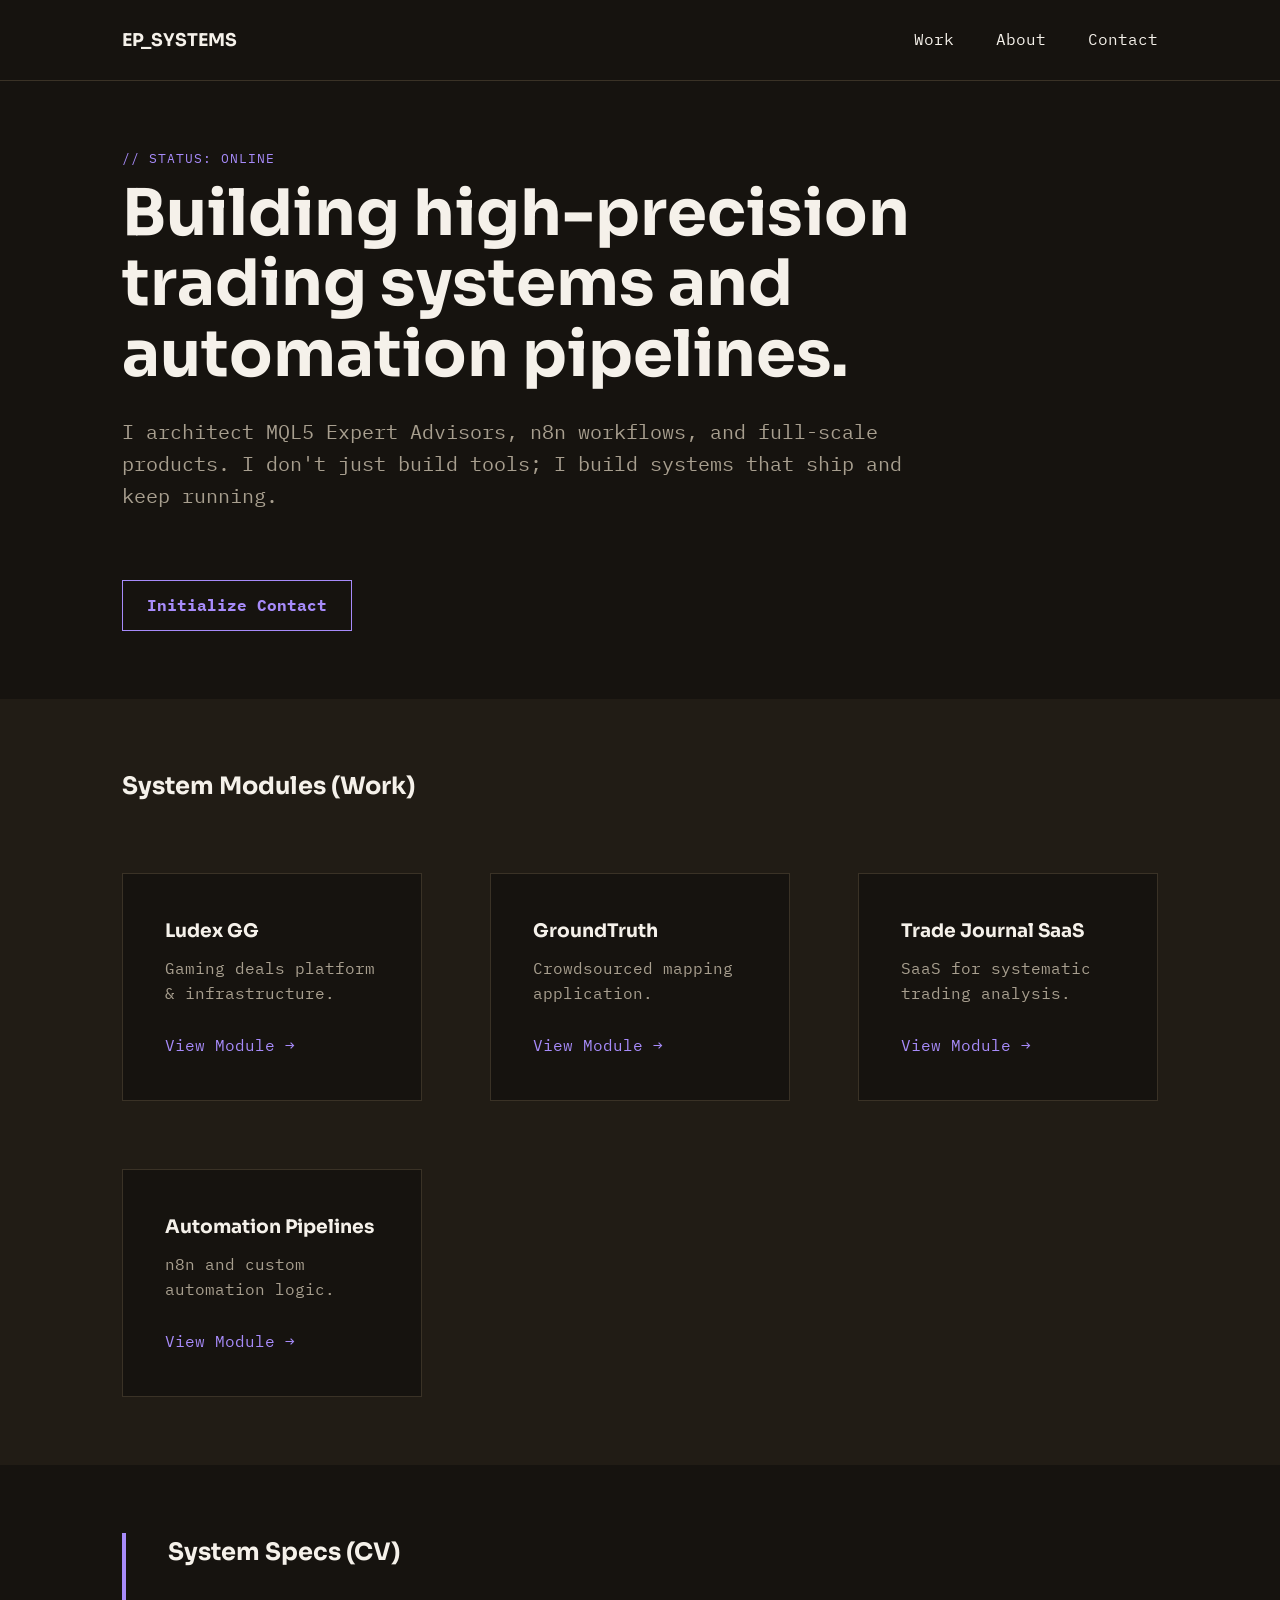
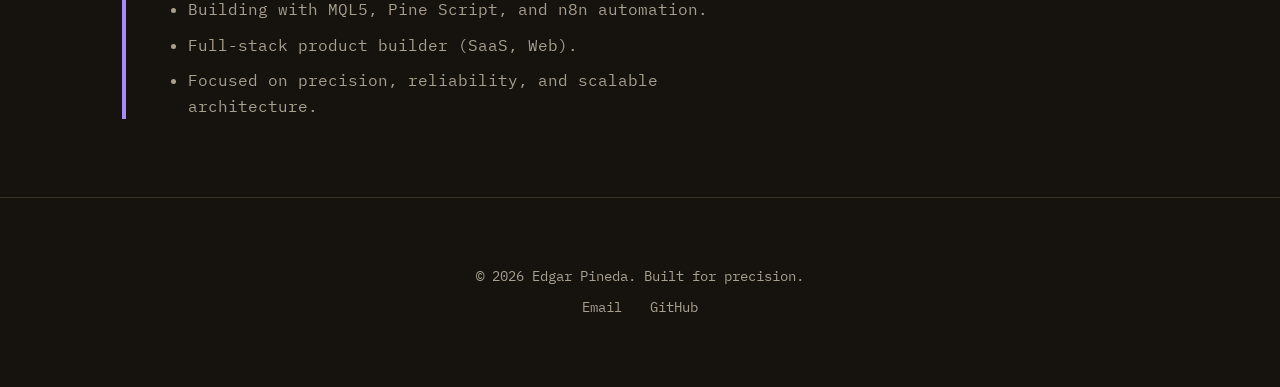
==== index.html @ c8308aee "Extend the systems concept site-wide, warm dark palette, simplify about-page narrative, reconcile CV" ====
<!DOCTYPE html>
<html lang="en">
<head>
    <meta charset="UTF-8">
    <meta name="viewport" content="width=device-width, initial-scale=1.0">
    <title>Edgar Pineda | Systems & Automation</title>
    <meta name="description" content="Edgar Pineda builds high-precision trading systems and automation pipelines — MQL5 Expert Advisors, n8n workflows, and full-stack products.">
    <meta property="og:title" content="Edgar Pineda | Systems & Automation">
    <meta property="og:description" content="Edgar Pineda builds high-precision trading systems and automation pipelines — MQL5 Expert Advisors, n8n workflows, and full-stack products.">
    <meta property="og:type" content="website">
    <link rel="icon" type="image/svg+xml" href="/favicon.svg">
    <link rel="preconnect" href="https://fonts.googleapis.com">
    <link rel="preconnect" href="https://fonts.gstatic.com" crossorigin>
    <link href="https://fonts.googleapis.com/css2?family=IBM+Plex+Mono:wght@400;700&family=Sora:wght@700&display=swap" rel="stylesheet">
    <link rel="stylesheet" href="styles.css">
</head>
<body>
    <nav class="nav-bar">
        <div class="container nav-bar__row">
            <a href="/" class="logo" aria-label="Home">EP_SYSTEMS</a>
            <div class="nav-links">
                <a href="/work.html">Work</a>
                <a href="/about.html">About</a>
                <a href="/contact.html">Contact</a>
            </div>
        </div>
    </nav>

    <main>
        <!-- Hero Section -->
        <section class="hero section section--padded-xl">
            <div class="container">
                <div class="hero-content">
                    <span class="kicker">// status: online</span>
                    <h1 class="hero-title">
                        Building high-precision trading systems and automation pipelines.
                    </h1>
                    <p class="hero-subtitle">
                        I architect MQL5 Expert Advisors, n8n workflows, and full-scale products.
                        I don't just build tools; I build systems that ship and keep running.
                    </p>
                    <a href="/contact.html" class="btn">Initialize Contact</a>
                </div>
            </div>
        </section>

        <!-- Project Cards -->
        <section class="projects section section--padded-xl section--secondary-bg">
            <div class="container">
                <h2 class="section-title section-title--xl">System Modules (Work)</h2>
                <div class="cards-grid">

                    <div class="card">
                        <h3 class="card-title">Ludex GG</h3>
                        <p class="card-body">Gaming deals platform & infrastructure.</p>
                        <a href="/work/ludex-gg.html" class="text-accent">View Module &rarr;</a>
                    </div>

                    <div class="card">
                        <h3 class="card-title">GroundTruth</h3>
                        <p class="card-body">Crowdsourced mapping application.</p>
                        <a href="/work/groundtruth.html" class="text-accent">View Module &rarr;</a>
                    </div>

                    <div class="card">
                        <h3 class="card-title">Trade Journal SaaS</h3>
                        <p class="card-body">SaaS for systematic trading analysis.</p>
                        <a href="/work/trade-journal.html" class="text-accent">View Module &rarr;</a>
                    </div>

                    <div class="card">
                        <h3 class="card-title">Automation Pipelines</h3>
                        <p class="card-body">n8n and custom automation logic.</p>
                        <a href="/work/automation.html" class="text-accent">View Module &rarr;</a>
                    </div>

                </div>
            </div>
        </section>

        <!-- CV Highlights -->
        <section class="cv section section--padded-xl">
            <div class="container">
                <div class="cv-block">
                    <h2 class="section-title">System Specs (CV)</h2>
                    <ul class="cv-list">
                        <li>Building with MQL5, Pine Script, and n8n automation.</li>
                        <li>Full-stack product builder (SaaS, Web).</li>
                        <li>Focused on precision, reliability, and scalable architecture.</li>
                    </ul>
                </div>
            </div>
        </section>
    </main>

    <footer class="footer">
        <div class="container">
            <p>&copy; 2026 Edgar Pineda. Built for precision.</p>
            <div class="footer-meta">
                <a href="mailto:epineda813@gmail.com" class="footer-link">Email</a>
                <a href="https://github.com/recca813" class="footer-link">GitHub</a>
            </div>
        </div>
    </footer>
</body>
</html>
---- styles.css ----
:root {
  --bg-primary: #16130f;
  --bg-secondary: #211c15;
  --accent: #a78bfa;
  --text-primary: #f5f1ea;
  --text-secondary: #a89f8f;
  --border: #3a3226;

  /* Typography */
  --font-heading: 'Sora', sans-serif;
  --font-body: 'IBM Plex Mono', monospace;

  /* Spacing & Sizing (Golden Ratio 1.618) */
  --base-unit: 16px;
  --spacing-sm: calc(var(--base-unit) * 0.618); /* ~10px */
  --spacing-md: calc(var(--base-unit) * 1.618); /* ~26px */
  --spacing-lg: calc(var(--base-unit) * 2.618); /* ~42px */
  --spacing-xl: calc(var(--base-unit) * 4.236); /* ~68px */

  /* Layout */
  --max-width: 1100px;
  --container-padding: 2rem;
}

* {
  margin: 0;
  padding: 0;
  box-sizing: border-box;
}

body {
  background-color: var(--bg-primary);
  color: var(--text-primary);
  font-family: var(--font-body);
  line-height: 1.6;
}

h1, h2, h3 {
  font-family: var(--font-heading);
  font-weight: 700;
}

.logo {
  font-family: var(--font-heading);
  font-size: 1.1rem;
  font-weight: 700;
}

a {
  color: inherit;
  text-decoration: none;
  transition: color 0.2s ease;
}

a:hover {
  color: var(--accent);
}

a:focus-visible, .btn:focus-visible {
  outline: 2px solid var(--accent);
  outline-offset: 3px;
}

.container {
  max-width: var(--max-width);
  margin: 0 auto;
  padding: 0 var(--container-padding);
}

/* Navigation */
.nav-bar {
  padding: var(--spacing-md) 0;
  border-bottom: 1px solid var(--border);
  display: flex;
  justify-content: space-between;
  align-items: center;
}

.nav-bar__row {
  display: flex;
  justify-content: space-between;
  align-items: center;
  width: 100%;
}

.nav-links {
  display: flex;
  gap: var(--spacing-lg);
}

.nav-links a.active {
  color: var(--accent);
}

/* Footer */
.footer {
  padding: var(--spacing-xl) 0;
  border-top: 1px solid var(--border);
  text-align: center;
  font-size: 0.85rem;
  color: var(--text-secondary);
}

.footer-meta {
  margin-top: var(--spacing-sm);
}

.footer-link {
  margin: 0 10px;
}

/* Layout / section utilities */
.section--padded-xl {
  padding: var(--spacing-xl) 0;
}

.section--secondary-bg {
  background-color: var(--bg-secondary);
}

.section-title {
  margin-bottom: var(--spacing-md);
}

.section-title--xl {
  margin-bottom: var(--spacing-xl);
}

/* Hero */
.hero-content {
  max-width: 800px;
}

.hero-title {
  font-size: 4rem;
  margin-bottom: var(--spacing-md);
  line-height: 1.1;
}

.hero-subtitle {
  font-size: 1.25rem;
  color: var(--text-secondary);
  margin-bottom: var(--spacing-xl);
}

/* Project cards */
.cards-grid {
  display: grid;
  grid-template-columns: repeat(auto-fit, minmax(300px, 1fr));
  gap: var(--spacing-xl);
}

.card {
  padding: var(--spacing-lg);
  border: 1px solid var(--border);
  background: var(--bg-primary);
}

.card-title {
  margin-bottom: var(--spacing-sm);
}

.card-body {
  color: var(--text-secondary);
  margin-bottom: var(--spacing-md);
}

/* Tech tags */
.tags {
  display: flex;
  flex-wrap: wrap;
  gap: var(--spacing-sm);
  margin-bottom: var(--spacing-md);
}

.tag {
  font-size: 0.75rem;
  padding: 0.25rem 0.6rem;
  border: 1px solid var(--border);
  color: var(--text-secondary);
}

/* CV */
.cv-block {
  border-left: 4px solid var(--accent);
  padding-left: var(--spacing-lg);
}

.cv-list {
  color: var(--text-secondary);
  max-width: 600px;
  padding-left: 1.25em;
}

.cv-list li {
  margin-bottom: var(--spacing-sm);
}

.cv-date {
  margin-bottom: var(--spacing-sm);
}

/* System kicker label — small monospace tag used site-wide to carry the
   "systems" identity onto every page, not just the homepage */
.kicker {
  display: block;
  font-family: var(--font-body);
  font-size: 0.8rem;
  letter-spacing: 0.08em;
  text-transform: uppercase;
  color: var(--accent);
  margin-bottom: var(--spacing-sm);
}

/* Case study pages */
.case-hero {
  max-width: 800px;
}

.case-heading {
  font-family: var(--font-body);
  font-size: 0.85rem;
  letter-spacing: 0.1em;
  text-transform: uppercase;
  color: var(--accent);
  margin-bottom: var(--spacing-sm);
}

.case-title {
  font-size: 3rem;
  margin-bottom: var(--spacing-sm);
  line-height: 1.1;
}

.case-subtitle {
  font-size: 1.1rem;
  color: var(--text-secondary);
  margin-bottom: var(--spacing-md);
}

.case-section {
  max-width: 700px;
  margin-bottom: var(--spacing-xl);
}

.case-section:last-of-type {
  margin-bottom: var(--spacing-lg);
}

.case-section p {
  color: var(--text-secondary);
  margin-bottom: var(--spacing-sm);
}

.case-section p:last-child {
  margin-bottom: 0;
}

.back-link {
  margin-top: var(--spacing-md);
}

/* Utility */
.text-accent { color: var(--accent); }
.text-secondary { color: var(--text-secondary); }
.btn {
  padding: 0.75rem 1.5rem;
  border: 1px solid var(--accent);
  color: var(--accent);
  display: inline-block;
  font-weight: bold;
}
.btn:hover {
  background: var(--accent);
  color: var(--bg-primary);
}

/* Mobile */
@media (max-width: 720px) {
  :root {
    --container-padding: 1rem;
  }

  .hero-title {
    font-size: clamp(2.25rem, 8vw, 4rem);
  }

  .nav-links {
    gap: var(--spacing-sm);
    flex-wrap: wrap;
  }

  .cards-grid {
    gap: var(--spacing-md);
  }
}
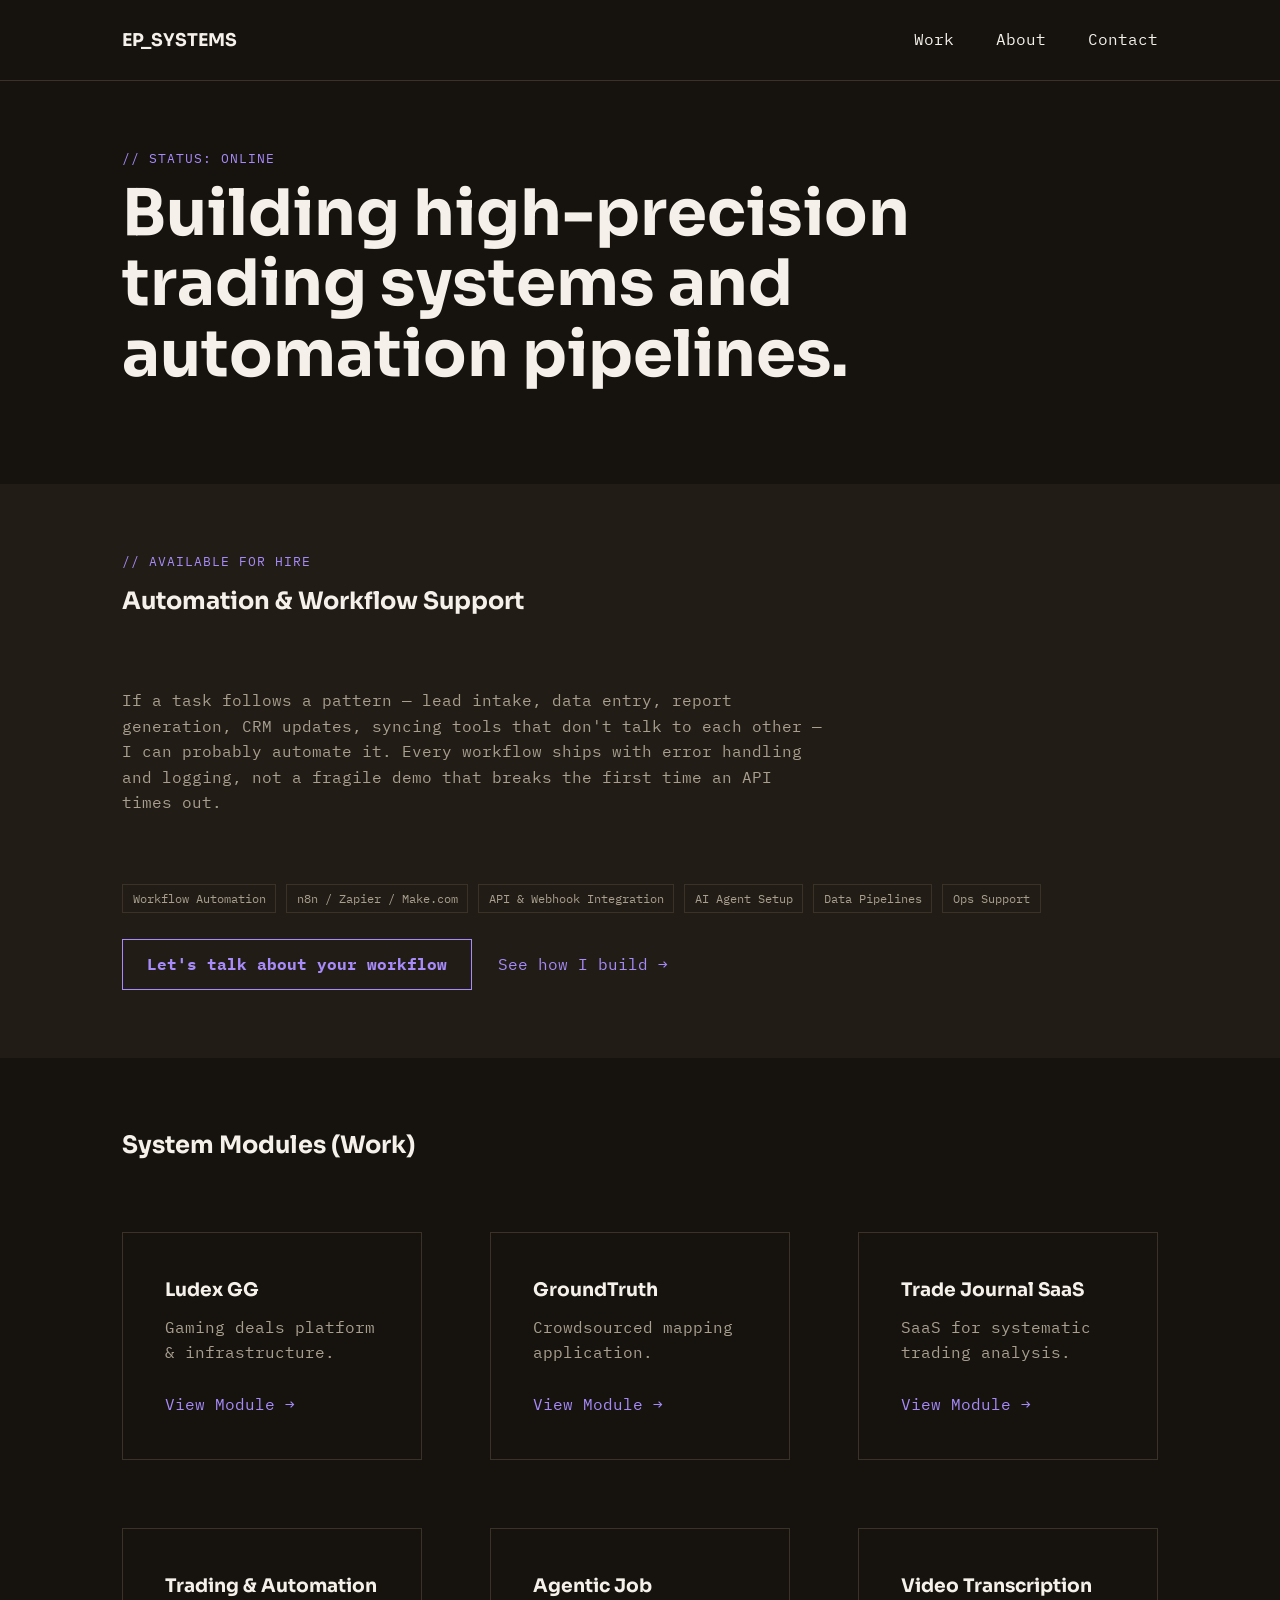
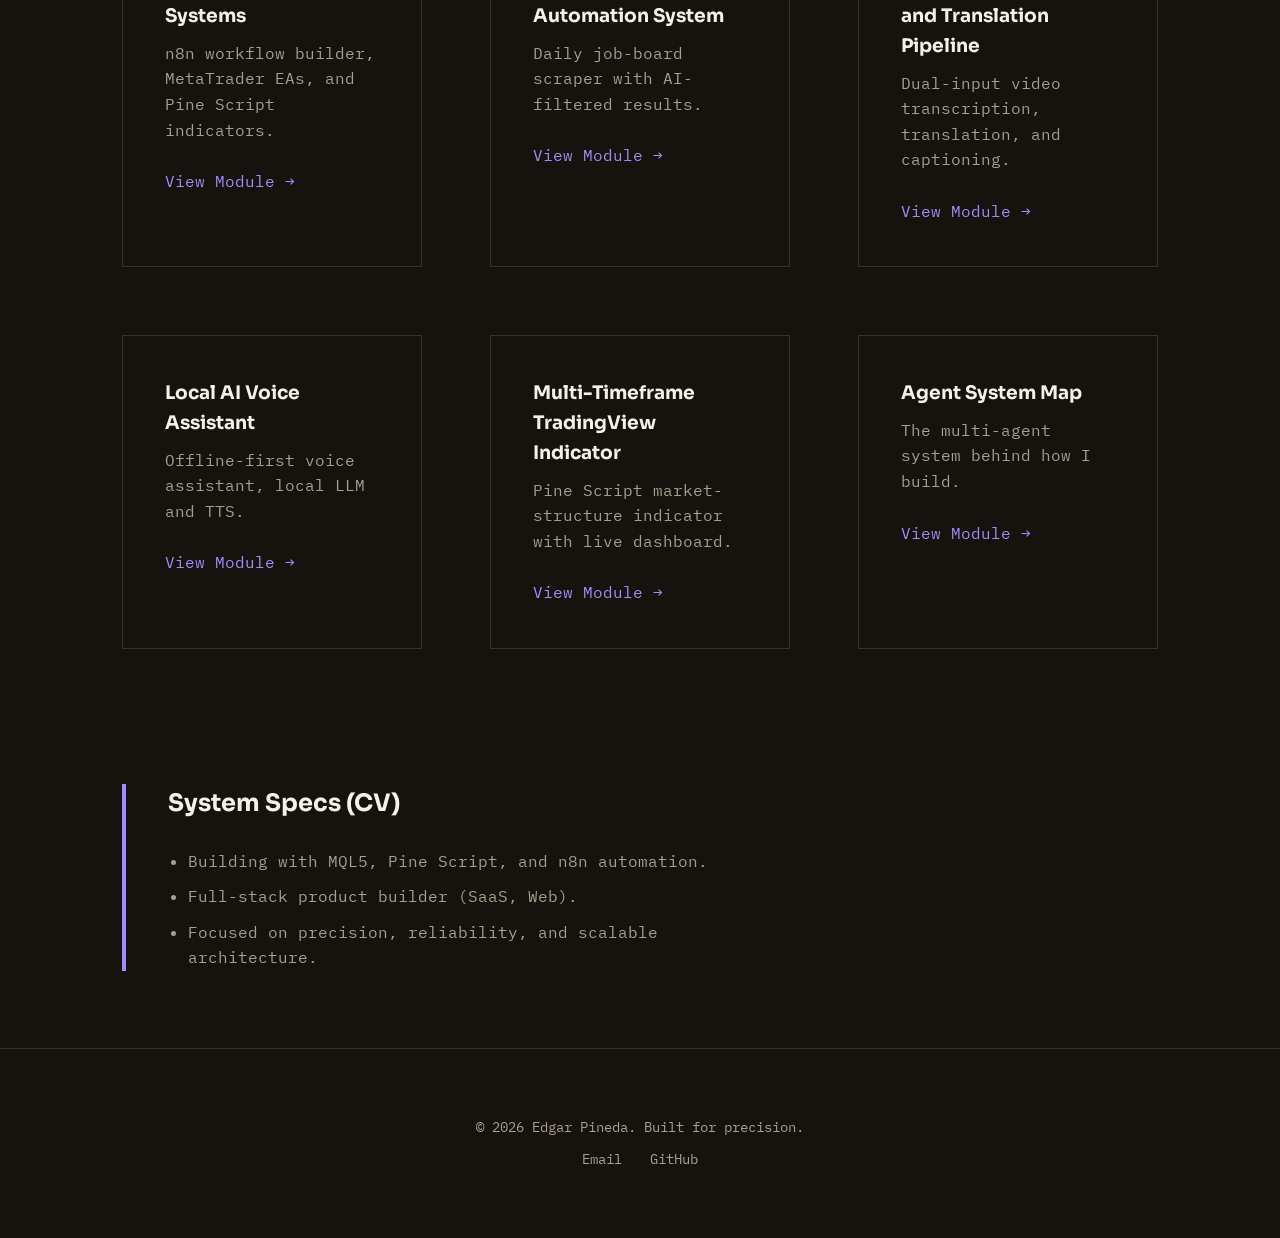
==== commit 3b39e6ac: "Add 4 case studies, sync Home/Work/About project lists, add hire pitch Adds full case studies for Ag" ====
--- a/index.html
+++ b/index.html
@@ -35,17 +35,35 @@
                     <h1 class="hero-title">
                         Building high-precision trading systems and automation pipelines.
                     </h1>
-                    <p class="hero-subtitle">
-                        I architect MQL5 Expert Advisors, n8n workflows, and full-scale products.
-                        I don't just build tools; I build systems that ship and keep running.
-                    </p>
-                    <a href="/contact.html" class="btn">Initialize Contact</a>
+                </div>
+            </div>
+        </section>
+
+        <!-- Services -->
+        <section class="services section section--padded-xl section--secondary-bg">
+            <div class="container">
+                <span class="kicker">// available for hire</span>
+                <h2 class="section-title section-title--xl">Automation &amp; Workflow Support</h2>
+                <div class="case-section">
+                    <p>If a task follows a pattern &mdash; lead intake, data entry, report generation, CRM updates, syncing tools that don't talk to each other &mdash; I can probably automate it. Every workflow ships with error handling and logging, not a fragile demo that breaks the first time an API times out.</p>
+                </div>
+                <div class="tags">
+                    <span class="tag">Workflow Automation</span>
+                    <span class="tag">n8n / Zapier / Make.com</span>
+                    <span class="tag">API &amp; Webhook Integration</span>
+                    <span class="tag">AI Agent Setup</span>
+                    <span class="tag">Data Pipelines</span>
+                    <span class="tag">Ops Support</span>
+                </div>
+                <div class="cta-row back-link">
+                    <a href="/contact.html" class="btn">Let's talk about your workflow</a>
+                    <a href="/work/automation-agents.html" class="text-accent">See how I build &rarr;</a>
                 </div>
             </div>
         </section>
 
         <!-- Project Cards -->
-        <section class="projects section section--padded-xl section--secondary-bg">
+        <section class="projects section section--padded-xl">
             <div class="container">
                 <h2 class="section-title section-title--xl">System Modules (Work)</h2>
                 <div class="cards-grid">
@@ -69,9 +87,39 @@
                     </div>
 
                     <div class="card">
-                        <h3 class="card-title">Automation Pipelines</h3>
-                        <p class="card-body">n8n and custom automation logic.</p>
+                        <h3 class="card-title">Trading &amp; Automation Systems</h3>
+                        <p class="card-body">n8n workflow builder, MetaTrader EAs, and Pine Script indicators.</p>
                         <a href="/work/automation.html" class="text-accent">View Module &rarr;</a>
+                    </div>
+
+                    <div class="card">
+                        <h3 class="card-title">Agentic Job Automation System</h3>
+                        <p class="card-body">Daily job-board scraper with AI-filtered results.</p>
+                        <a href="/work/job-automation.html" class="text-accent">View Module &rarr;</a>
+                    </div>
+
+                    <div class="card">
+                        <h3 class="card-title">Video Transcription and Translation Pipeline</h3>
+                        <p class="card-body">Dual-input video transcription, translation, and captioning.</p>
+                        <a href="/work/video-transcription.html" class="text-accent">View Module &rarr;</a>
+                    </div>
+
+                    <div class="card">
+                        <h3 class="card-title">Local AI Voice Assistant</h3>
+                        <p class="card-body">Offline-first voice assistant, local LLM and TTS.</p>
+                        <a href="/work/local-voice-assistant.html" class="text-accent">View Module &rarr;</a>
+                    </div>
+
+                    <div class="card">
+                        <h3 class="card-title">Multi-Timeframe TradingView Indicator</h3>
+                        <p class="card-body">Pine Script market-structure indicator with live dashboard.</p>
+                        <a href="/work/tradingview-indicator.html" class="text-accent">View Module &rarr;</a>
+                    </div>
+
+                    <div class="card">
+                        <h3 class="card-title">Agent System Map</h3>
+                        <p class="card-body">The multi-agent system behind how I build.</p>
+                        <a href="/work/automation-agents.html" class="text-accent">View Module &rarr;</a>
                     </div>
 
                 </div>
@@ -102,5 +150,6 @@
             </div>
         </div>
     </footer>
+    <script src="mailto-copy.js" defer></script>
 </body>
 </html>
--- a/styles.css
+++ b/styles.css
@@ -275,6 +275,13 @@
   color: var(--bg-primary);
 }
 
+.cta-row {
+  display: flex;
+  align-items: center;
+  gap: var(--spacing-md);
+  flex-wrap: wrap;
+}
+
 /* Mobile */
 @media (max-width: 720px) {
   :root {
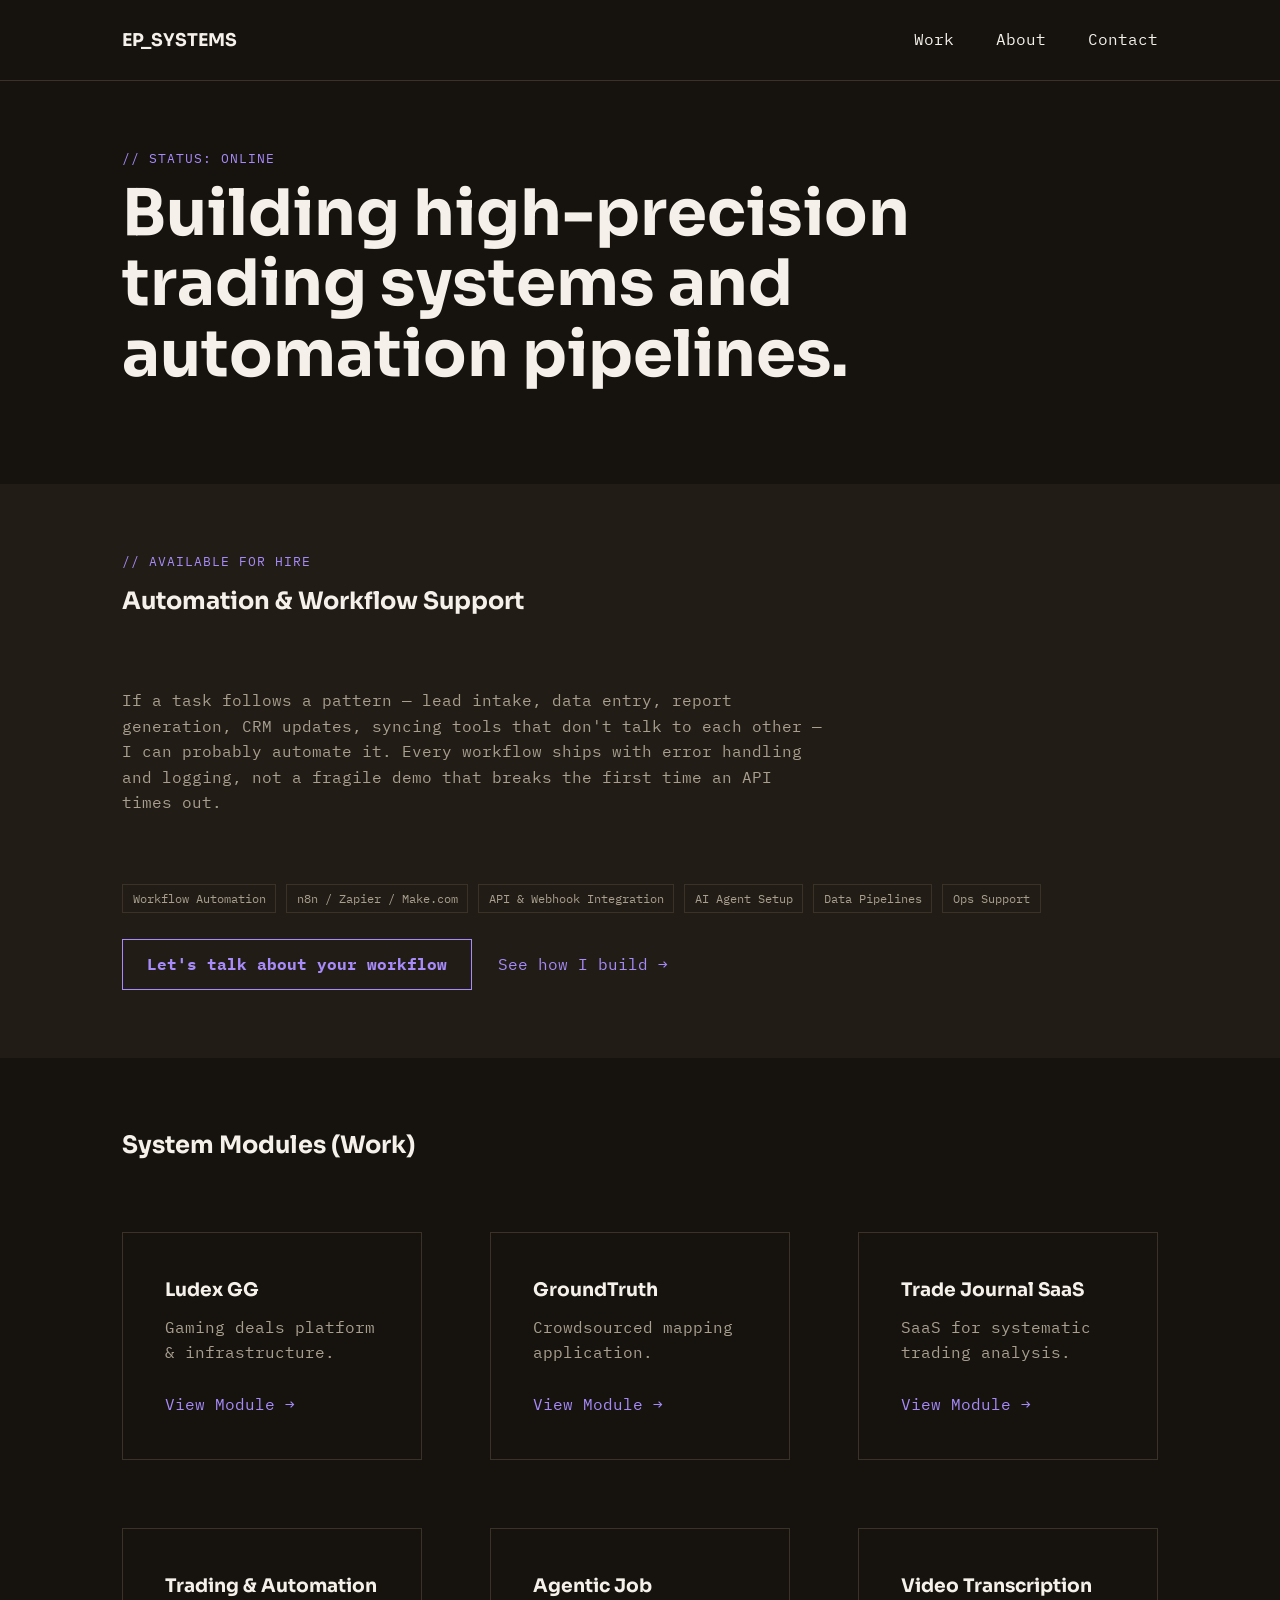
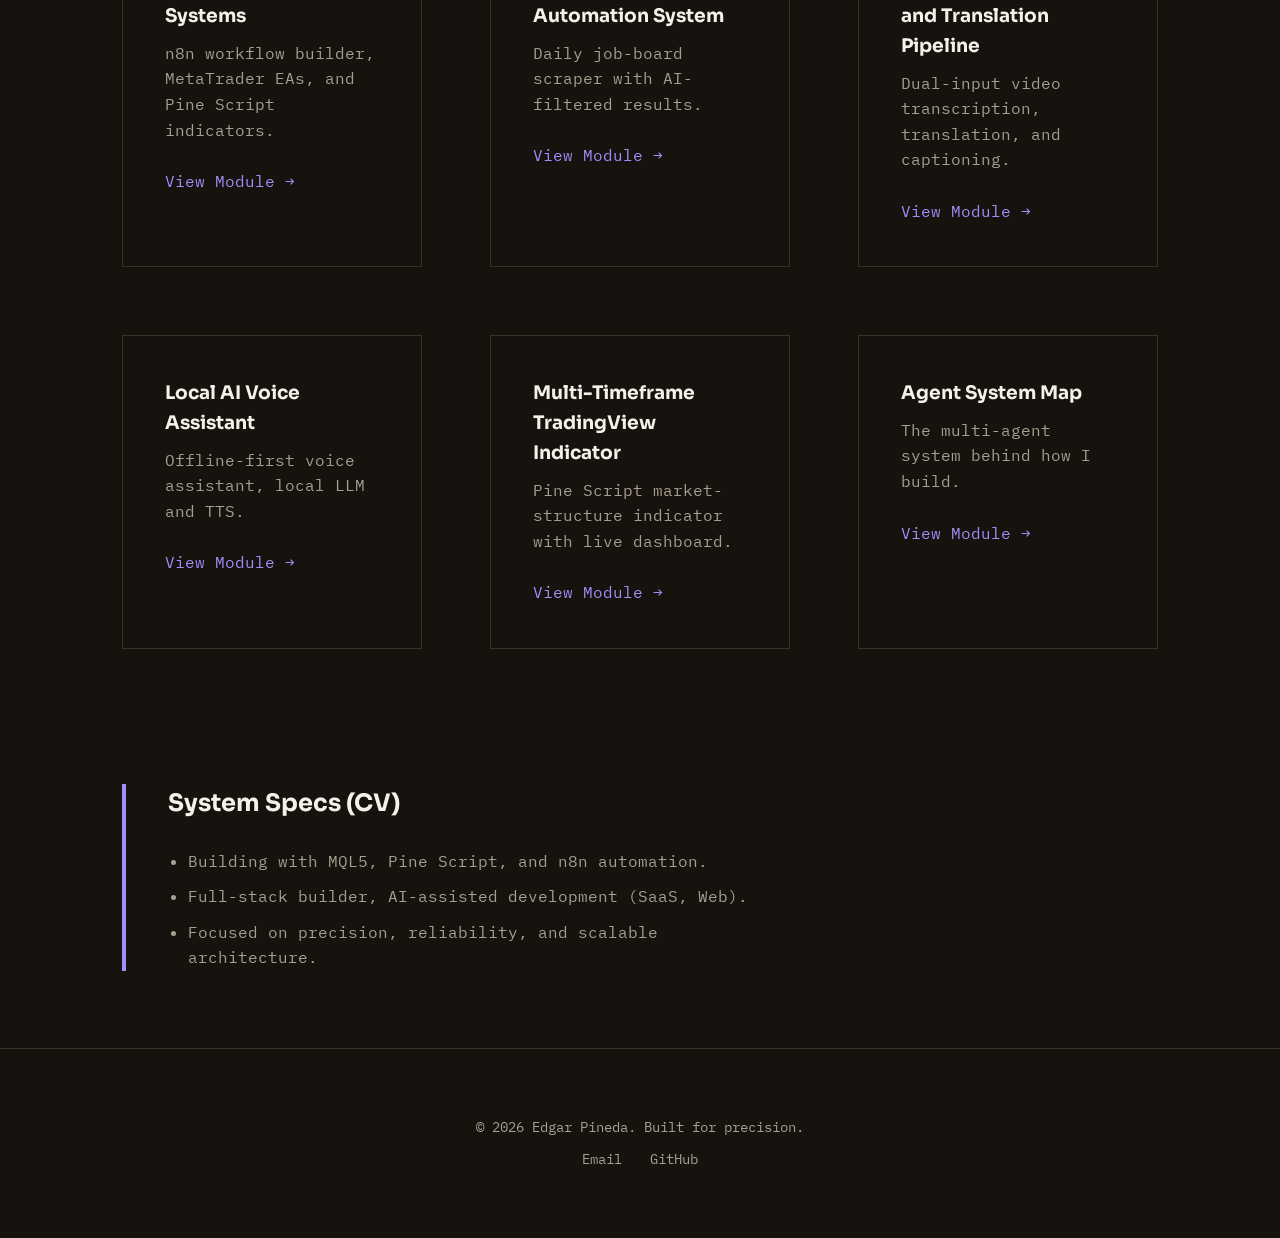
==== commit 952f5131: "Fix System Specs card label to match Full-Stack Builder, AI-Assisted Development positioning" ====
--- a/index.html
+++ b/index.html
@@ -133,7 +133,7 @@
                     <h2 class="section-title">System Specs (CV)</h2>
                     <ul class="cv-list">
                         <li>Building with MQL5, Pine Script, and n8n automation.</li>
-                        <li>Full-stack product builder (SaaS, Web).</li>
+                        <li>Full-stack builder, AI-assisted development (SaaS, Web).</li>
                         <li>Focused on precision, reliability, and scalable architecture.</li>
                     </ul>
                 </div>
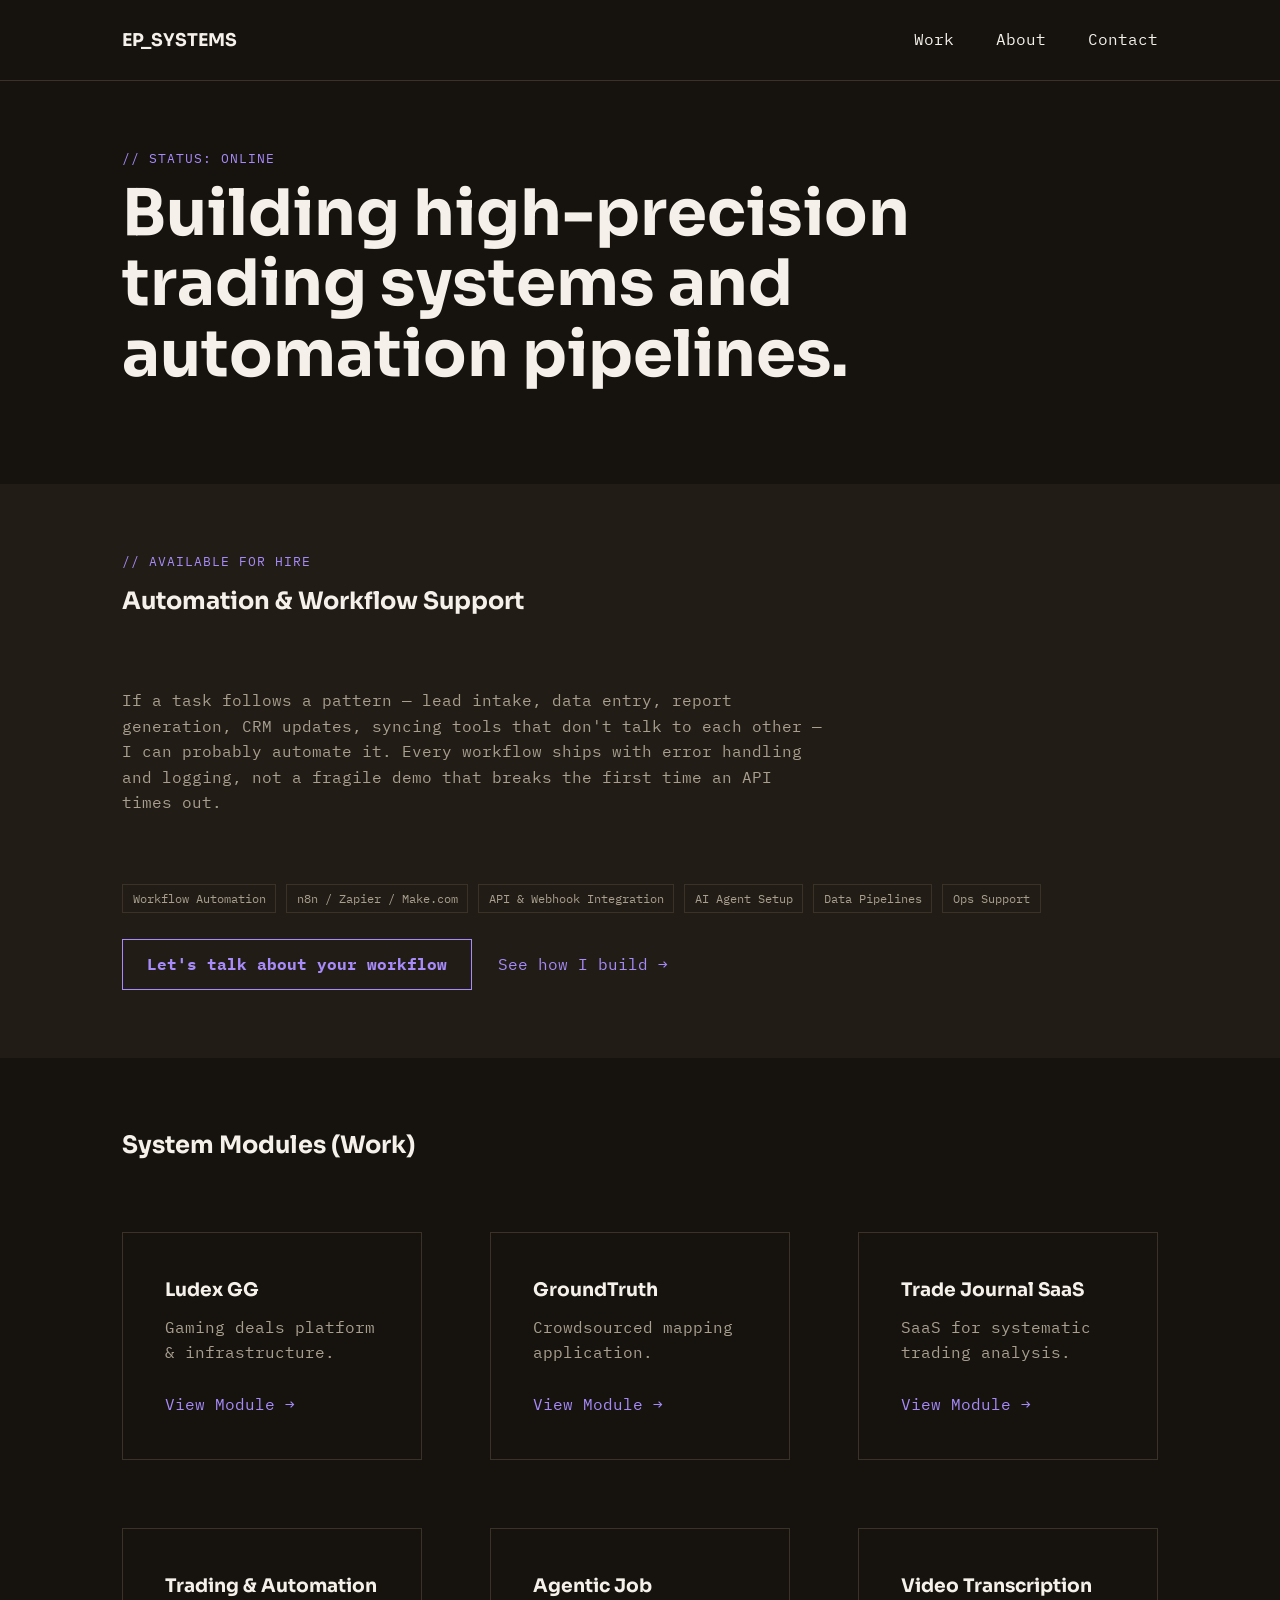
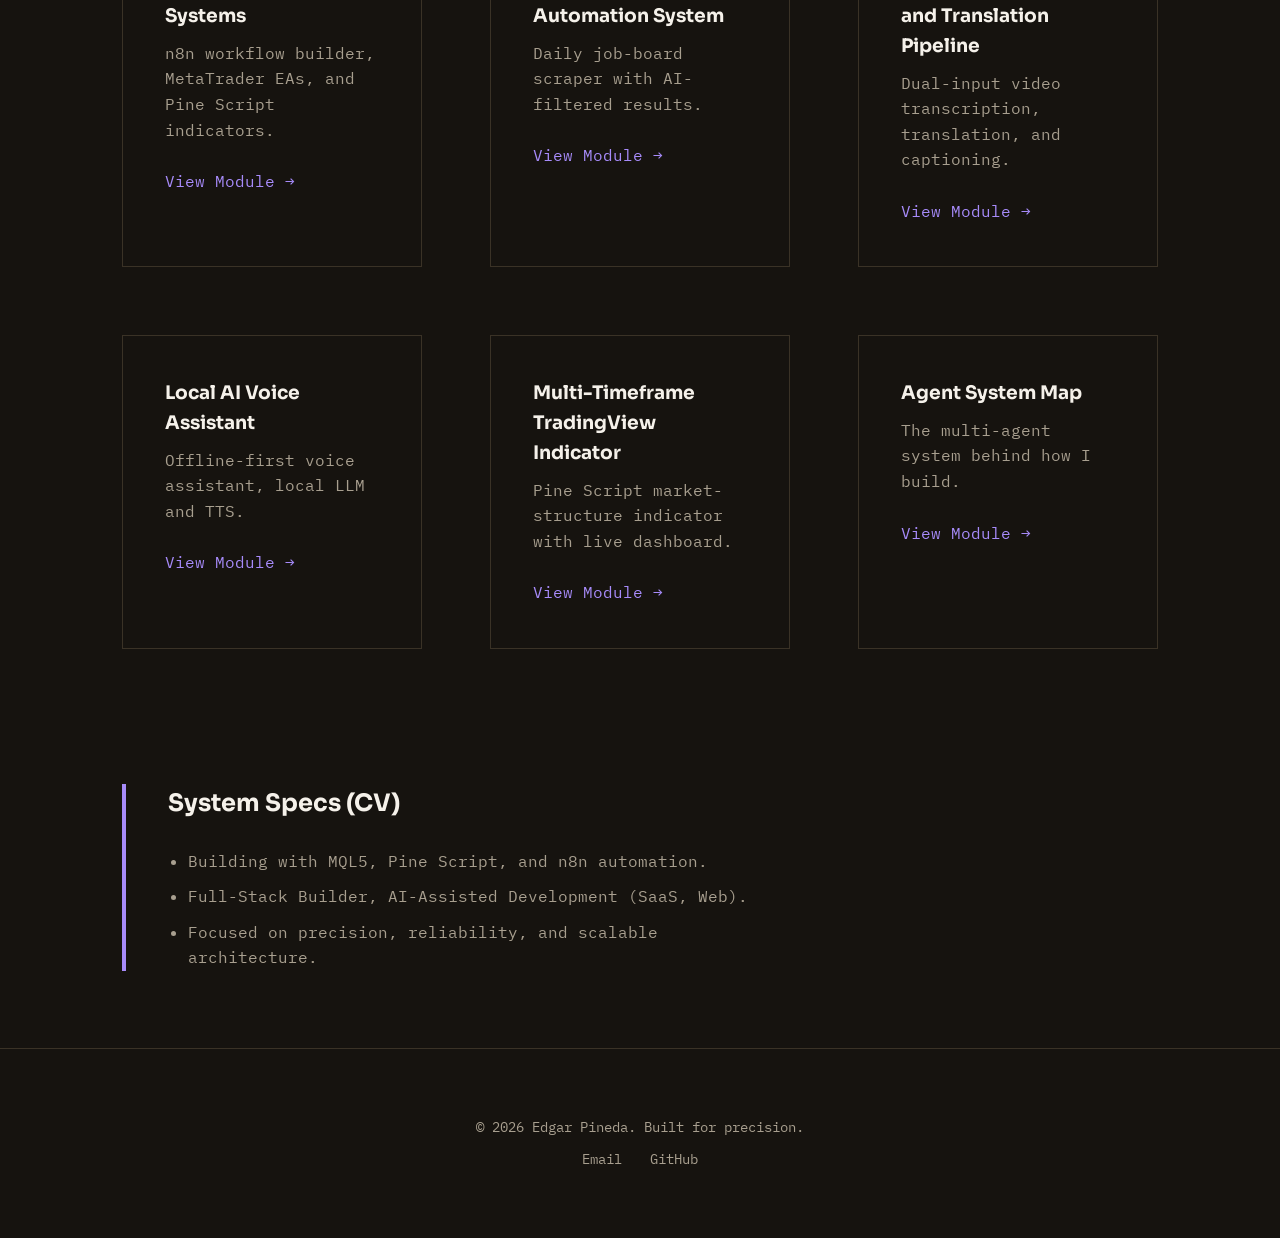
==== commit 6eb5fc6e: "Proofreading pass: fix capitalization, stray second-person reference, and adjective order" ====
--- a/index.html
+++ b/index.html
@@ -133,7 +133,7 @@
                     <h2 class="section-title">System Specs (CV)</h2>
                     <ul class="cv-list">
                         <li>Building with MQL5, Pine Script, and n8n automation.</li>
-                        <li>Full-stack builder, AI-assisted development (SaaS, Web).</li>
+                        <li>Full-Stack Builder, AI-Assisted Development (SaaS, Web).</li>
                         <li>Focused on precision, reliability, and scalable architecture.</li>
                     </ul>
                 </div>
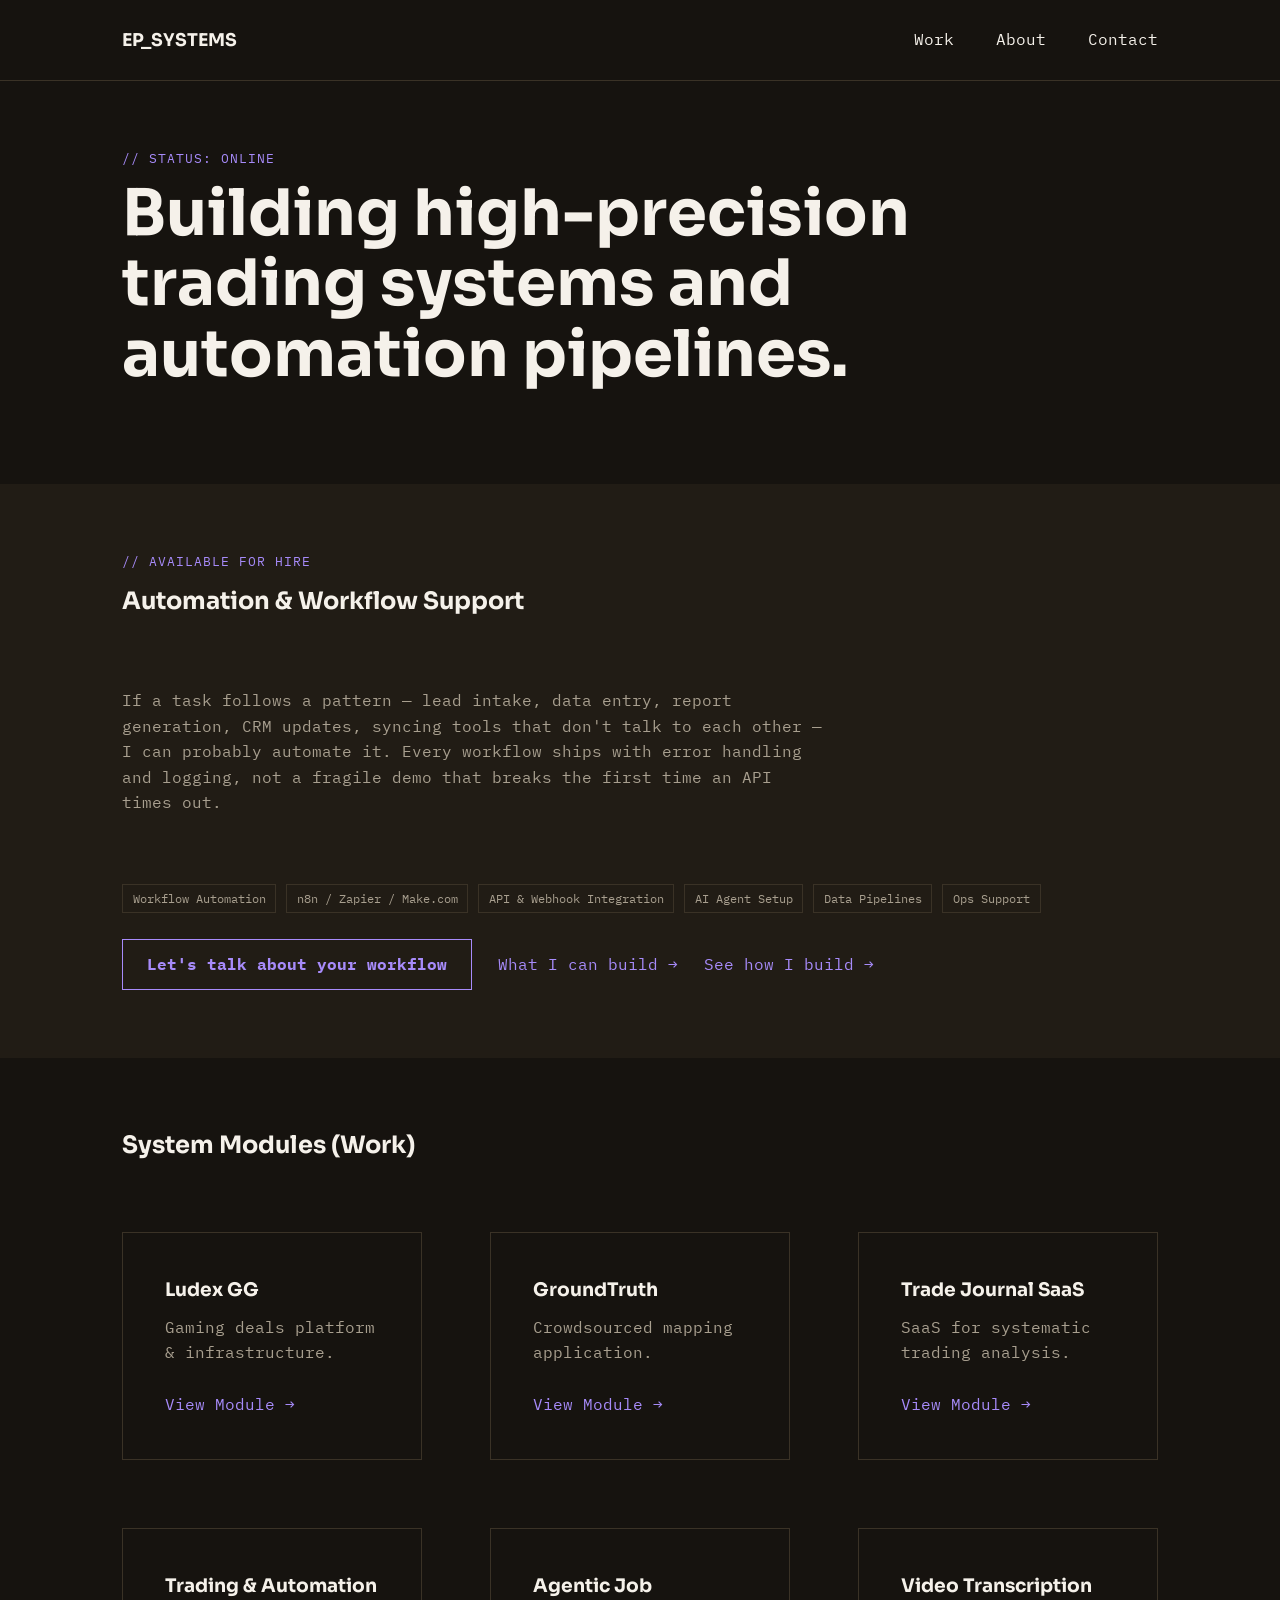
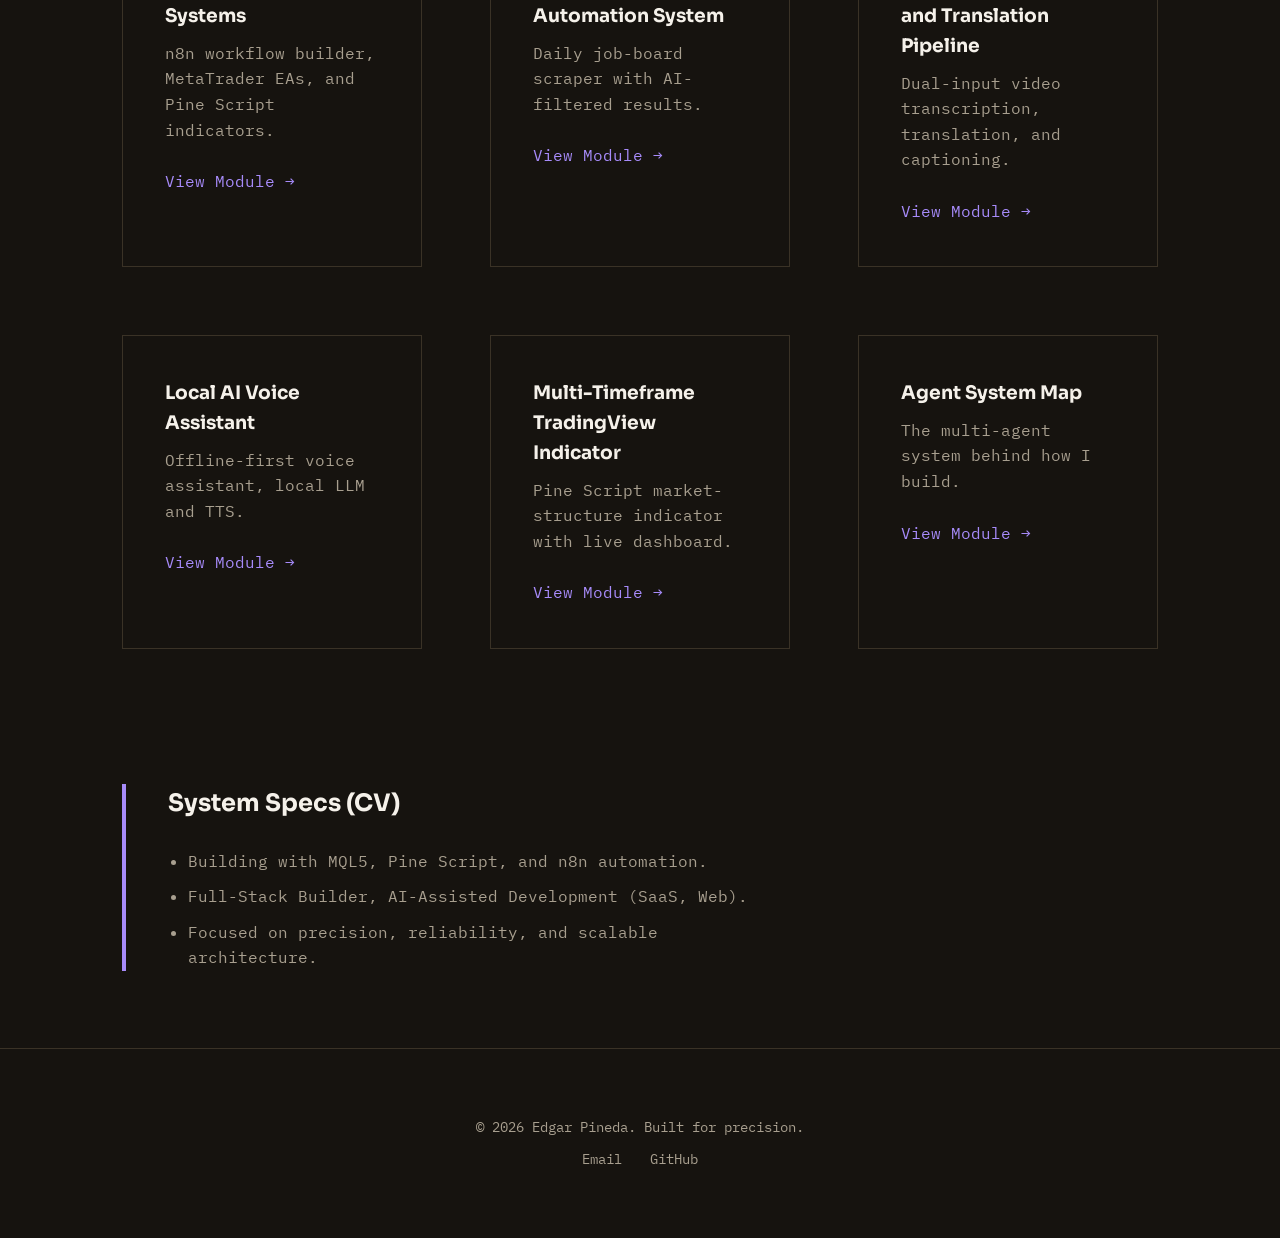
==== commit 43c58b10: "Add sticky nav header and What I Can Build capabilities page Keeps the home link visible while scrol" ====
--- a/index.html
+++ b/index.html
@@ -57,6 +57,7 @@
                 </div>
                 <div class="cta-row back-link">
                     <a href="/contact.html" class="btn">Let's talk about your workflow</a>
+                    <a href="/capabilities.html" class="text-accent">What I can build &rarr;</a>
                     <a href="/work/automation-agents.html" class="text-accent">See how I build &rarr;</a>
                 </div>
             </div>
--- a/styles.css
+++ b/styles.css
@@ -69,6 +69,10 @@
 
 /* Navigation */
 .nav-bar {
+  position: sticky;
+  top: 0;
+  z-index: 10;
+  background-color: var(--bg-primary);
   padding: var(--spacing-md) 0;
   border-bottom: 1px solid var(--border);
   display: flex;
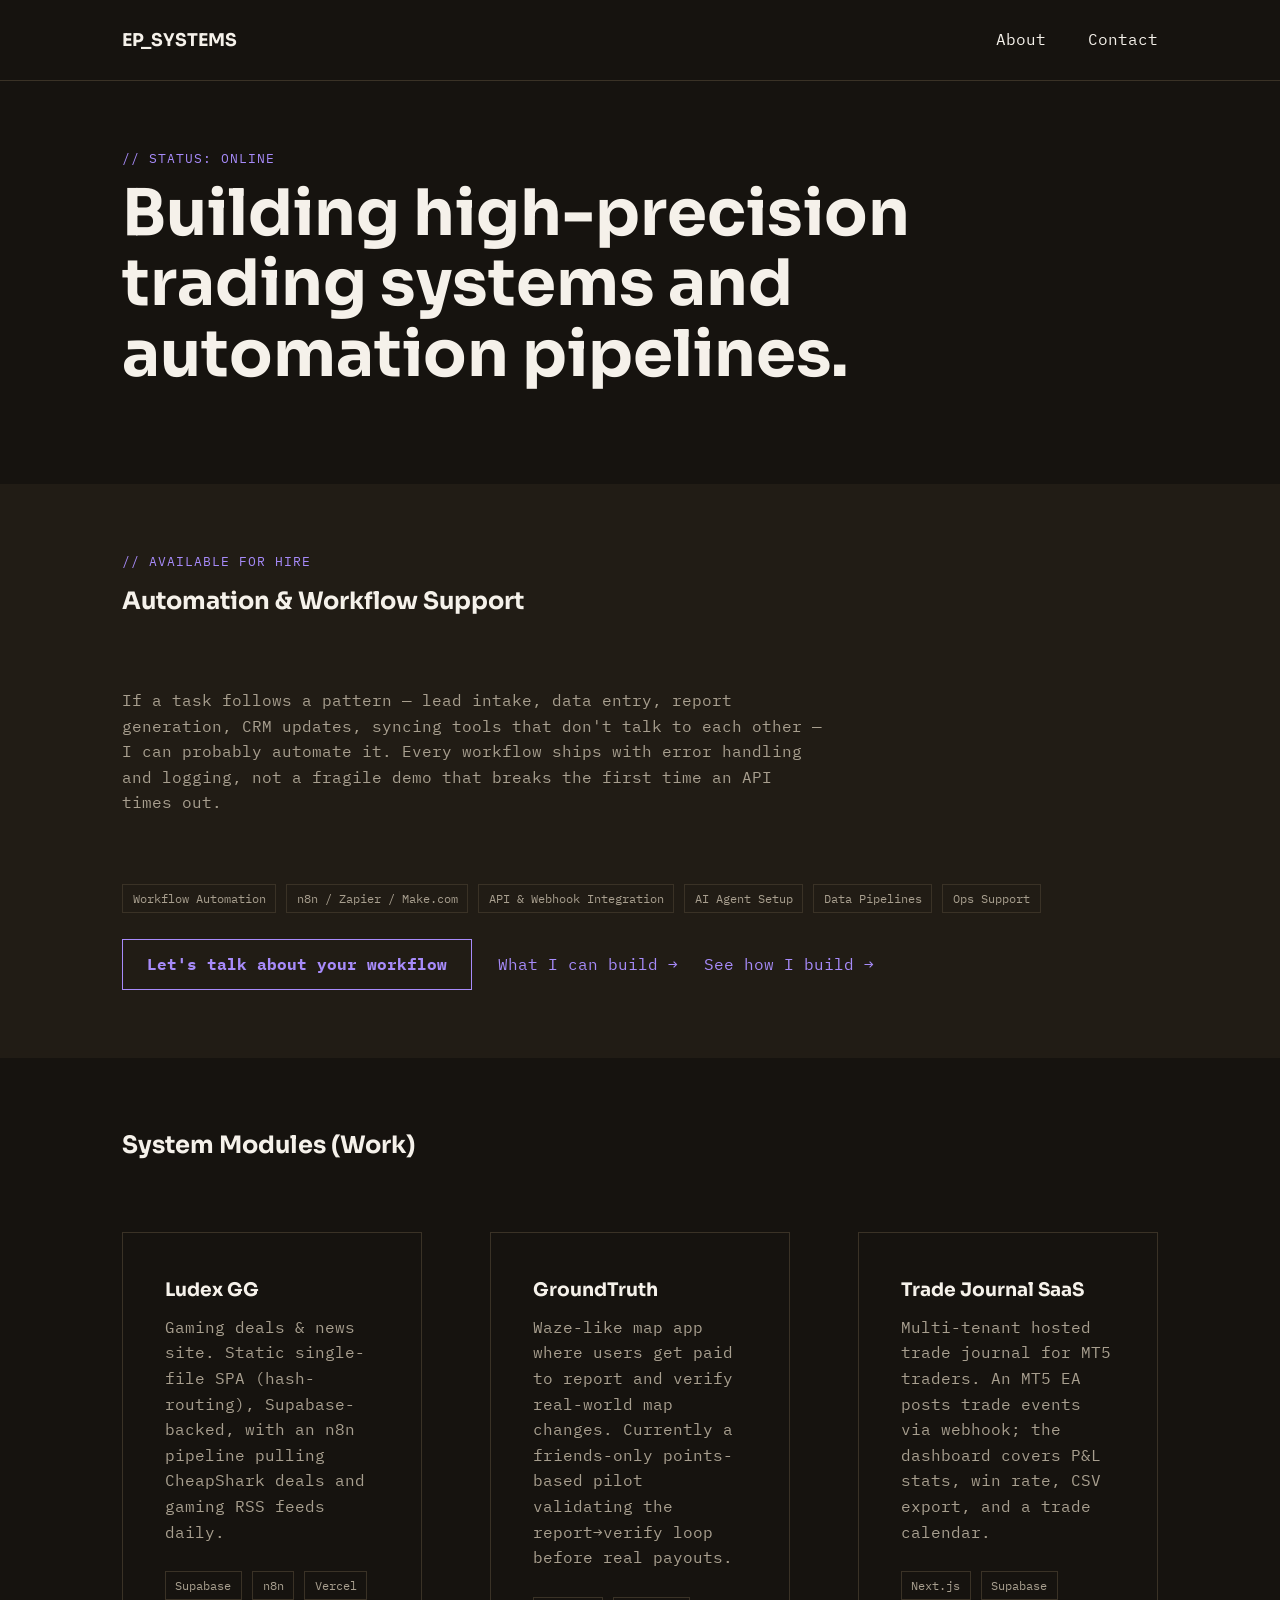
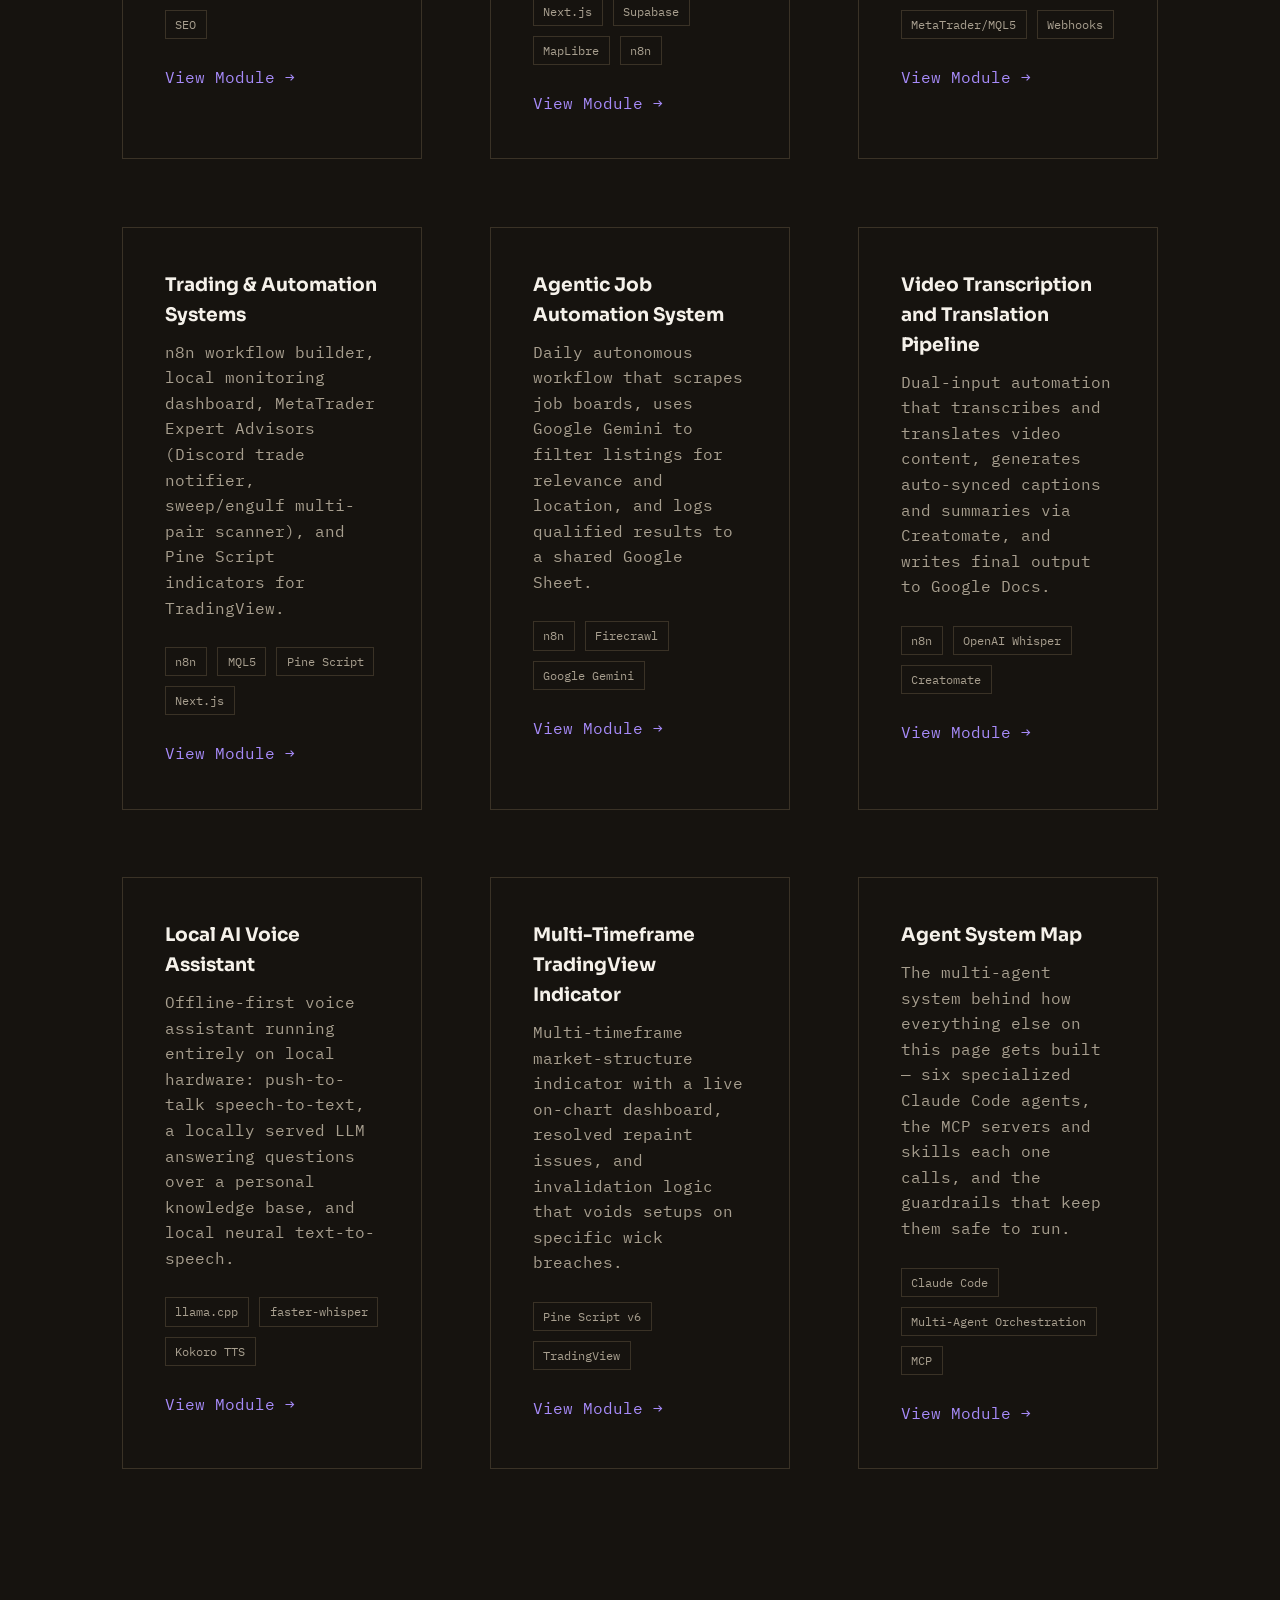
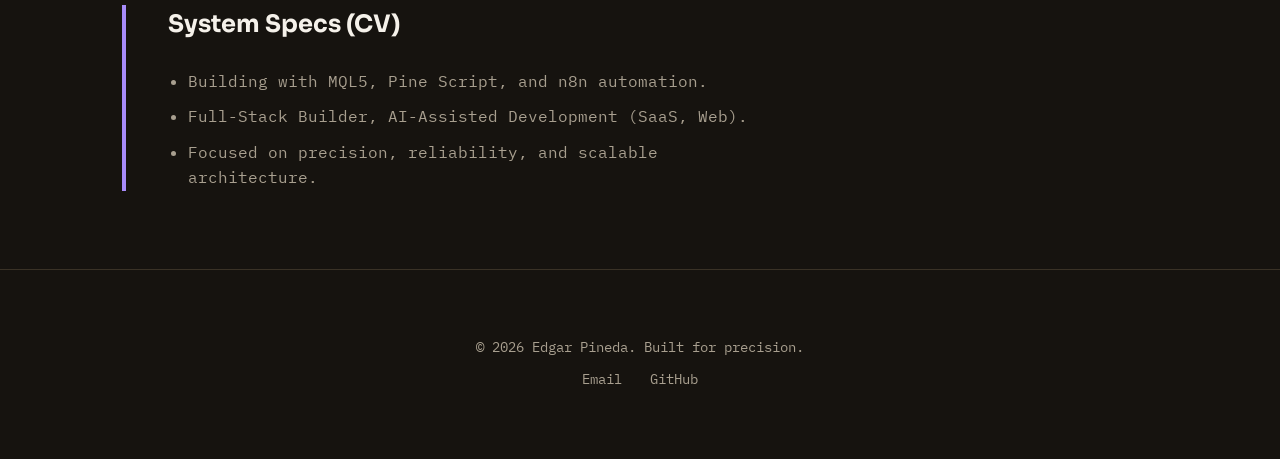
==== commit 297bc777: "Remove redundant Work nav tab and page Home already listed every project in the same grid, so Work w" ====
--- a/index.html
+++ b/index.html
@@ -19,7 +19,6 @@
         <div class="container nav-bar__row">
             <a href="/" class="logo" aria-label="Home">EP_SYSTEMS</a>
             <div class="nav-links">
-                <a href="/work.html">Work</a>
                 <a href="/about.html">About</a>
                 <a href="/contact.html">Contact</a>
             </div>
@@ -71,55 +70,103 @@
 
                     <div class="card">
                         <h3 class="card-title">Ludex GG</h3>
-                        <p class="card-body">Gaming deals platform & infrastructure.</p>
+                        <p class="card-body">Gaming deals & news site. Static single-file SPA (hash-routing), Supabase-backed, with an n8n pipeline pulling CheapShark deals and gaming RSS feeds daily.</p>
+                        <div class="tags">
+                            <span class="tag">Supabase</span>
+                            <span class="tag">n8n</span>
+                            <span class="tag">Vercel</span>
+                            <span class="tag">SEO</span>
+                        </div>
                         <a href="/work/ludex-gg.html" class="text-accent">View Module &rarr;</a>
                     </div>
 
                     <div class="card">
                         <h3 class="card-title">GroundTruth</h3>
-                        <p class="card-body">Crowdsourced mapping application.</p>
+                        <p class="card-body">Waze-like map app where users get paid to report and verify real-world map changes. Currently a friends-only points-based pilot validating the report&rarr;verify loop before real payouts.</p>
+                        <div class="tags">
+                            <span class="tag">Next.js</span>
+                            <span class="tag">Supabase</span>
+                            <span class="tag">MapLibre</span>
+                            <span class="tag">n8n</span>
+                        </div>
                         <a href="/work/groundtruth.html" class="text-accent">View Module &rarr;</a>
                     </div>
 
                     <div class="card">
                         <h3 class="card-title">Trade Journal SaaS</h3>
-                        <p class="card-body">SaaS for systematic trading analysis.</p>
+                        <p class="card-body">Multi-tenant hosted trade journal for MT5 traders. An MT5 EA posts trade events via webhook; the dashboard covers P&amp;L stats, win rate, CSV export, and a trade calendar.</p>
+                        <div class="tags">
+                            <span class="tag">Next.js</span>
+                            <span class="tag">Supabase</span>
+                            <span class="tag">MetaTrader/MQL5</span>
+                            <span class="tag">Webhooks</span>
+                        </div>
                         <a href="/work/trade-journal.html" class="text-accent">View Module &rarr;</a>
                     </div>
 
                     <div class="card">
                         <h3 class="card-title">Trading &amp; Automation Systems</h3>
-                        <p class="card-body">n8n workflow builder, MetaTrader EAs, and Pine Script indicators.</p>
+                        <p class="card-body">n8n workflow builder, local monitoring dashboard, MetaTrader Expert Advisors (Discord trade notifier, sweep/engulf multi-pair scanner), and Pine Script indicators for TradingView.</p>
+                        <div class="tags">
+                            <span class="tag">n8n</span>
+                            <span class="tag">MQL5</span>
+                            <span class="tag">Pine Script</span>
+                            <span class="tag">Next.js</span>
+                        </div>
                         <a href="/work/automation.html" class="text-accent">View Module &rarr;</a>
                     </div>
 
                     <div class="card">
                         <h3 class="card-title">Agentic Job Automation System</h3>
-                        <p class="card-body">Daily job-board scraper with AI-filtered results.</p>
+                        <p class="card-body">Daily autonomous workflow that scrapes job boards, uses Google Gemini to filter listings for relevance and location, and logs qualified results to a shared Google Sheet.</p>
+                        <div class="tags">
+                            <span class="tag">n8n</span>
+                            <span class="tag">Firecrawl</span>
+                            <span class="tag">Google Gemini</span>
+                        </div>
                         <a href="/work/job-automation.html" class="text-accent">View Module &rarr;</a>
                     </div>
 
                     <div class="card">
                         <h3 class="card-title">Video Transcription and Translation Pipeline</h3>
-                        <p class="card-body">Dual-input video transcription, translation, and captioning.</p>
+                        <p class="card-body">Dual-input automation that transcribes and translates video content, generates auto-synced captions and summaries via Creatomate, and writes final output to Google Docs.</p>
+                        <div class="tags">
+                            <span class="tag">n8n</span>
+                            <span class="tag">OpenAI Whisper</span>
+                            <span class="tag">Creatomate</span>
+                        </div>
                         <a href="/work/video-transcription.html" class="text-accent">View Module &rarr;</a>
                     </div>
 
                     <div class="card">
                         <h3 class="card-title">Local AI Voice Assistant</h3>
-                        <p class="card-body">Offline-first voice assistant, local LLM and TTS.</p>
+                        <p class="card-body">Offline-first voice assistant running entirely on local hardware: push-to-talk speech-to-text, a locally served LLM answering questions over a personal knowledge base, and local neural text-to-speech.</p>
+                        <div class="tags">
+                            <span class="tag">llama.cpp</span>
+                            <span class="tag">faster-whisper</span>
+                            <span class="tag">Kokoro TTS</span>
+                        </div>
                         <a href="/work/local-voice-assistant.html" class="text-accent">View Module &rarr;</a>
                     </div>
 
                     <div class="card">
                         <h3 class="card-title">Multi-Timeframe TradingView Indicator</h3>
-                        <p class="card-body">Pine Script market-structure indicator with live dashboard.</p>
+                        <p class="card-body">Multi-timeframe market-structure indicator with a live on-chart dashboard, resolved repaint issues, and invalidation logic that voids setups on specific wick breaches.</p>
+                        <div class="tags">
+                            <span class="tag">Pine Script v6</span>
+                            <span class="tag">TradingView</span>
+                        </div>
                         <a href="/work/tradingview-indicator.html" class="text-accent">View Module &rarr;</a>
                     </div>
 
                     <div class="card">
                         <h3 class="card-title">Agent System Map</h3>
-                        <p class="card-body">The multi-agent system behind how I build.</p>
+                        <p class="card-body">The multi-agent system behind how everything else on this page gets built &mdash; six specialized Claude Code agents, the MCP servers and skills each one calls, and the guardrails that keep them safe to run.</p>
+                        <div class="tags">
+                            <span class="tag">Claude Code</span>
+                            <span class="tag">Multi-Agent Orchestration</span>
+                            <span class="tag">MCP</span>
+                        </div>
                         <a href="/work/automation-agents.html" class="text-accent">View Module &rarr;</a>
                     </div>
 
--- a/styles.css
+++ b/styles.css
@@ -1,4 +1,5 @@
 :root {
+  color-scheme: dark;
   --bg-primary: #16130f;
   --bg-secondary: #211c15;
   --accent: #a78bfa;
@@ -286,6 +287,91 @@
   flex-wrap: wrap;
 }
 
+/* Contact form */
+.contact-form-wrap {
+  max-width: 600px;
+}
+
+.contact-form {
+  display: flex;
+  flex-direction: column;
+  gap: var(--spacing-md);
+}
+
+.form-field {
+  display: flex;
+  flex-direction: column;
+  gap: var(--spacing-sm);
+}
+
+.form-field label {
+  font-size: 0.85rem;
+  color: var(--text-secondary);
+}
+
+.form-field input,
+.form-field textarea {
+  background: var(--bg-primary);
+  border: 1px solid var(--border);
+  color: var(--text-primary);
+  font-family: var(--font-body);
+  font-size: 1rem;
+  padding: 0.65rem 0.85rem;
+  resize: vertical;
+}
+
+.form-field input:focus,
+.form-field textarea:focus {
+  outline: 2px solid var(--accent);
+  outline-offset: 2px;
+}
+
+.contact-form .btn {
+  align-self: flex-start;
+  appearance: none;
+  background: var(--bg-primary);
+  /* Generic `monospace` keyword only — not var(--font-body) or named
+     fonts like Consolas/Courier New. On some Windows/Chromium setups,
+     IBM Plex Mono AND explicitly-named system fonts fail to paint on
+     native <button> elements (text renders fully invisible) even though
+     they work fine everywhere else on the page, including <a> elements
+     styled as buttons. Only the bare generic keyword reliably painted
+     in testing — leave it unnamed. */
+  font-family: monospace;
+  font-size: 1rem;
+  cursor: pointer;
+}
+
+.contact-form .btn:hover {
+  background: var(--accent);
+  color: var(--bg-primary);
+}
+
+.form-field input:-webkit-autofill,
+.form-field input:-webkit-autofill:hover,
+.form-field input:-webkit-autofill:focus {
+  -webkit-text-fill-color: var(--text-primary);
+  -webkit-box-shadow: 0 0 0 1000px var(--bg-primary) inset;
+  transition: background-color 9999s ease-in-out 0s;
+}
+
+.form-honeypot {
+  position: absolute;
+  left: -9999px;
+  width: 1px;
+  height: 1px;
+  opacity: 0;
+}
+
+.form-status {
+  font-size: 0.9rem;
+  color: var(--text-secondary);
+  min-height: 1.2em;
+}
+
+.form-status--success { color: var(--accent); }
+.form-status--error { color: #e08a8a; }
+
 /* Mobile */
 @media (max-width: 720px) {
   :root {
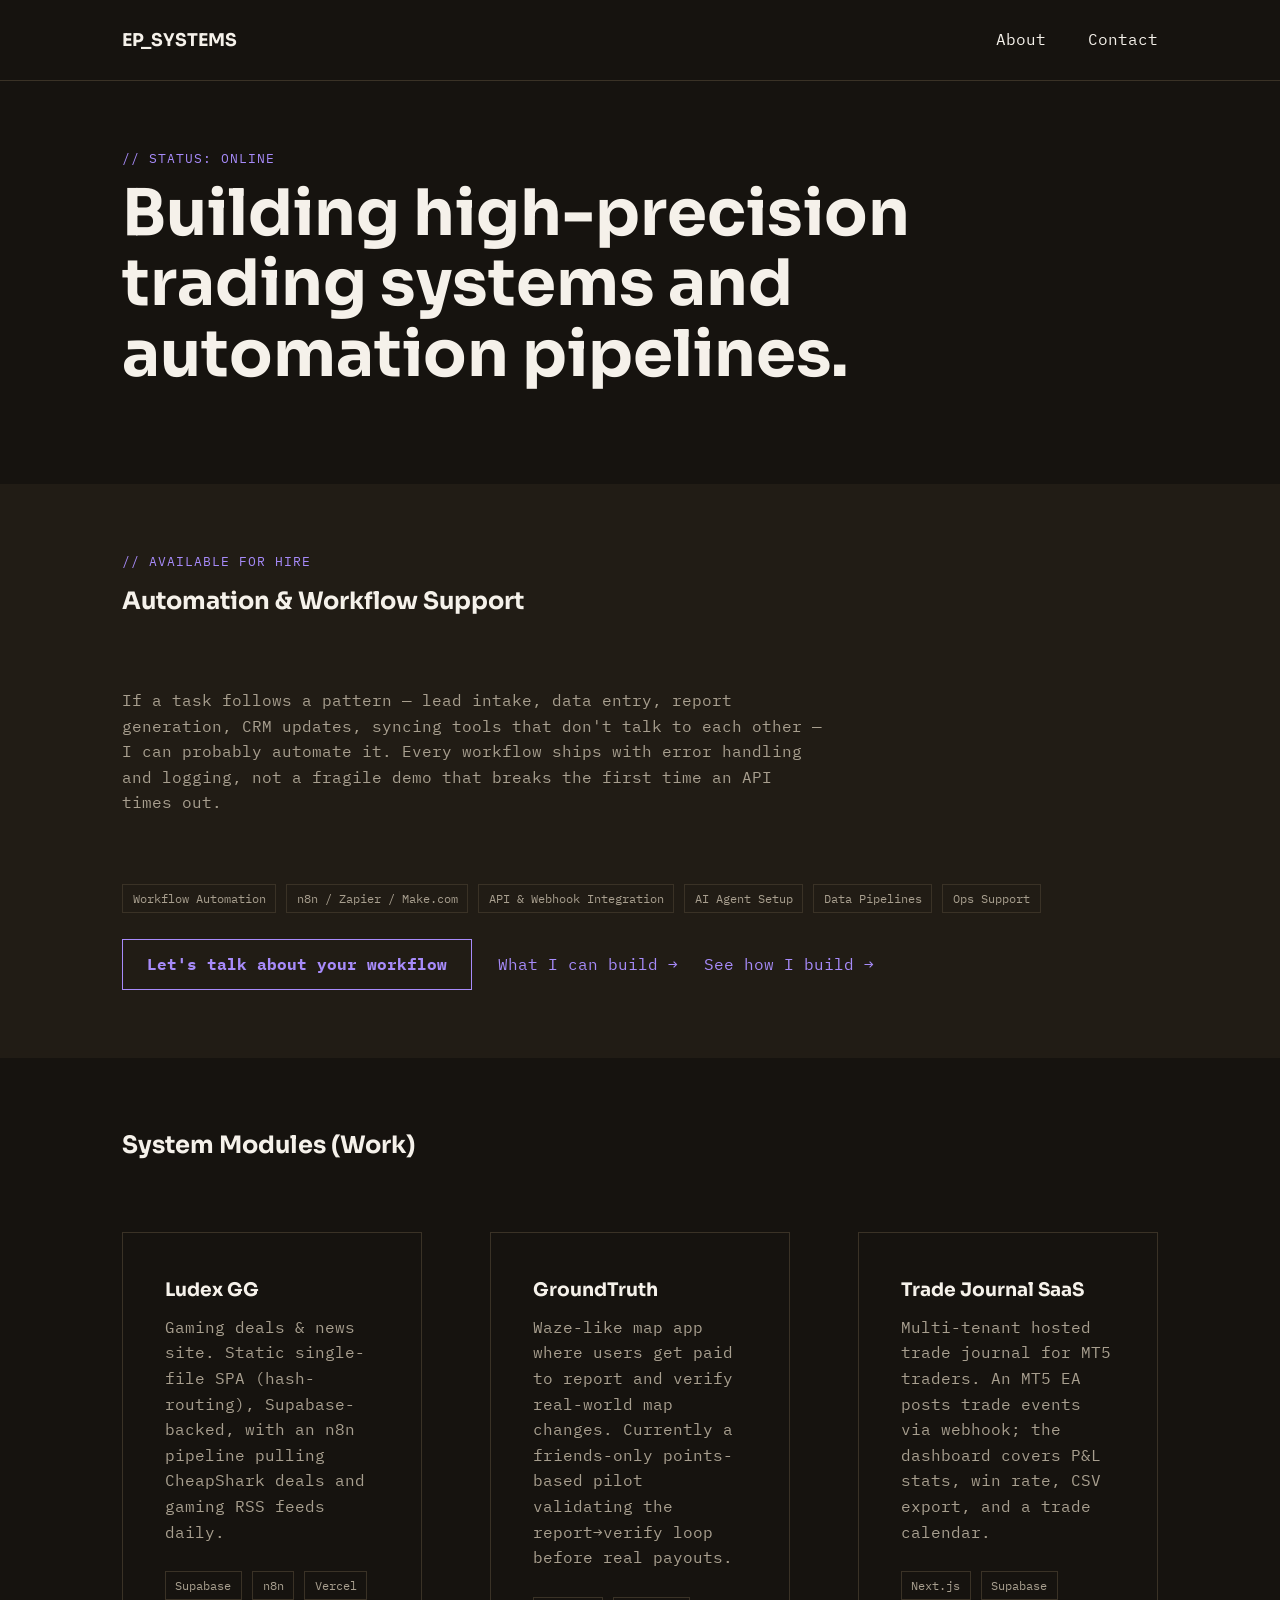
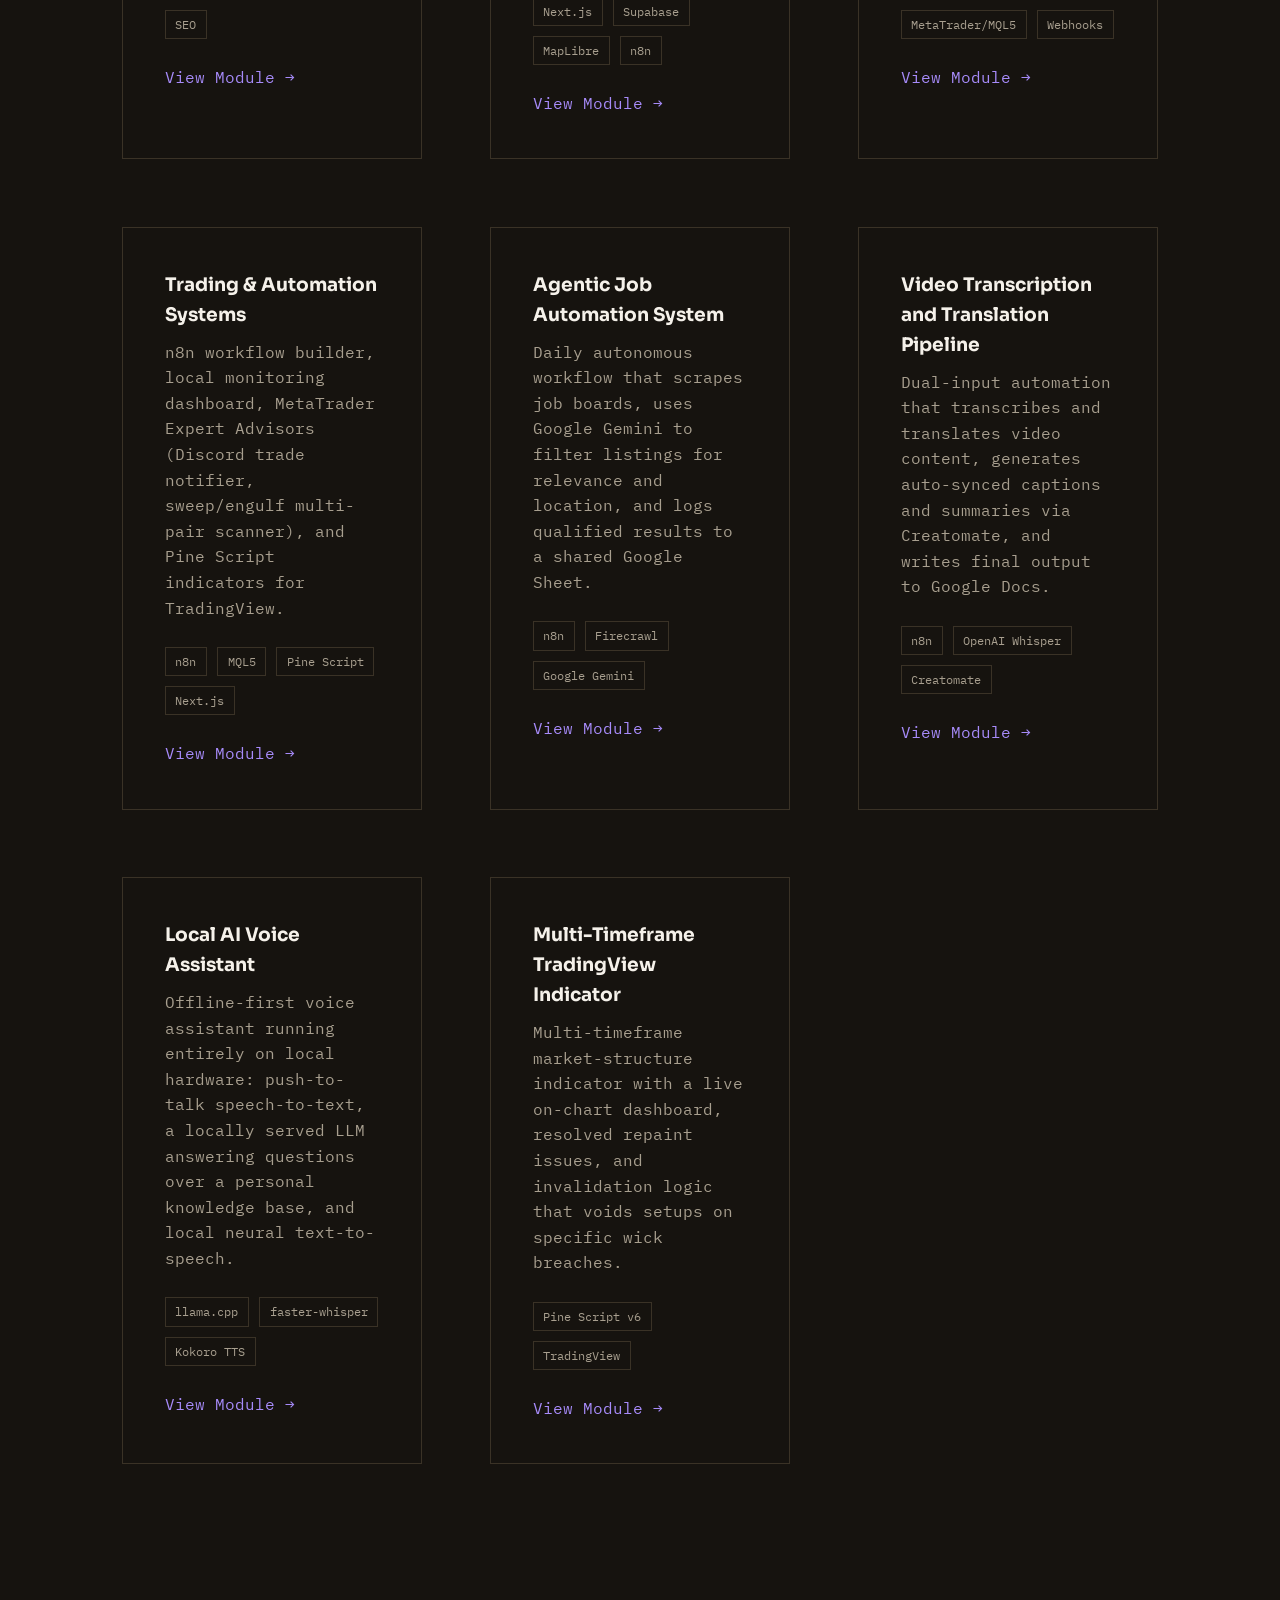
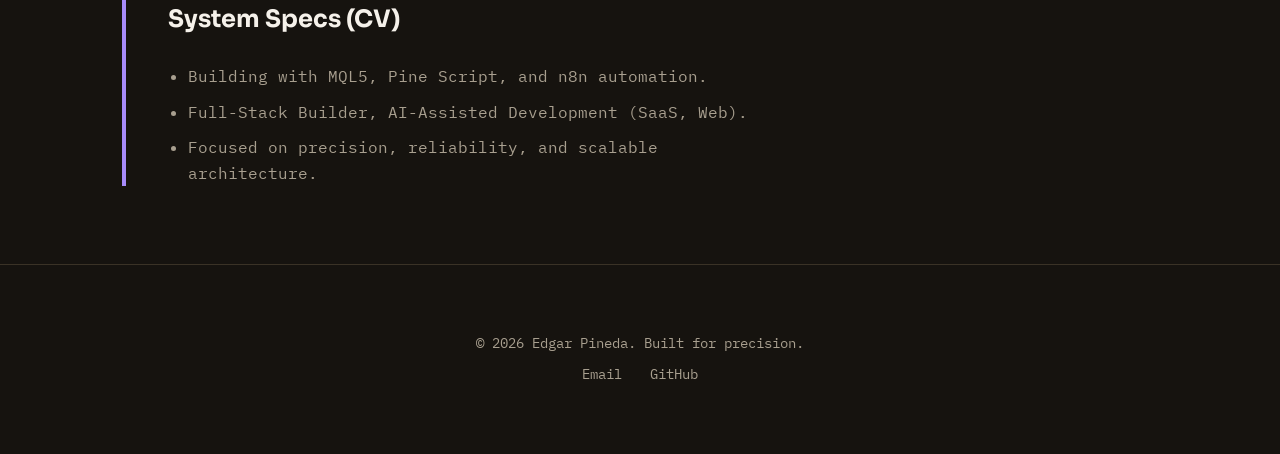
==== commit 80a859fd: "Drop Agent System Map from project grids, keep it reachable via How I Build It's meta content about " ====
--- a/index.html
+++ b/index.html
@@ -159,17 +159,6 @@
                         <a href="/work/tradingview-indicator.html" class="text-accent">View Module &rarr;</a>
                     </div>
 
-                    <div class="card">
-                        <h3 class="card-title">Agent System Map</h3>
-                        <p class="card-body">The multi-agent system behind how everything else on this page gets built &mdash; six specialized Claude Code agents, the MCP servers and skills each one calls, and the guardrails that keep them safe to run.</p>
-                        <div class="tags">
-                            <span class="tag">Claude Code</span>
-                            <span class="tag">Multi-Agent Orchestration</span>
-                            <span class="tag">MCP</span>
-                        </div>
-                        <a href="/work/automation-agents.html" class="text-accent">View Module &rarr;</a>
-                    </div>
-
                 </div>
             </div>
         </section>
